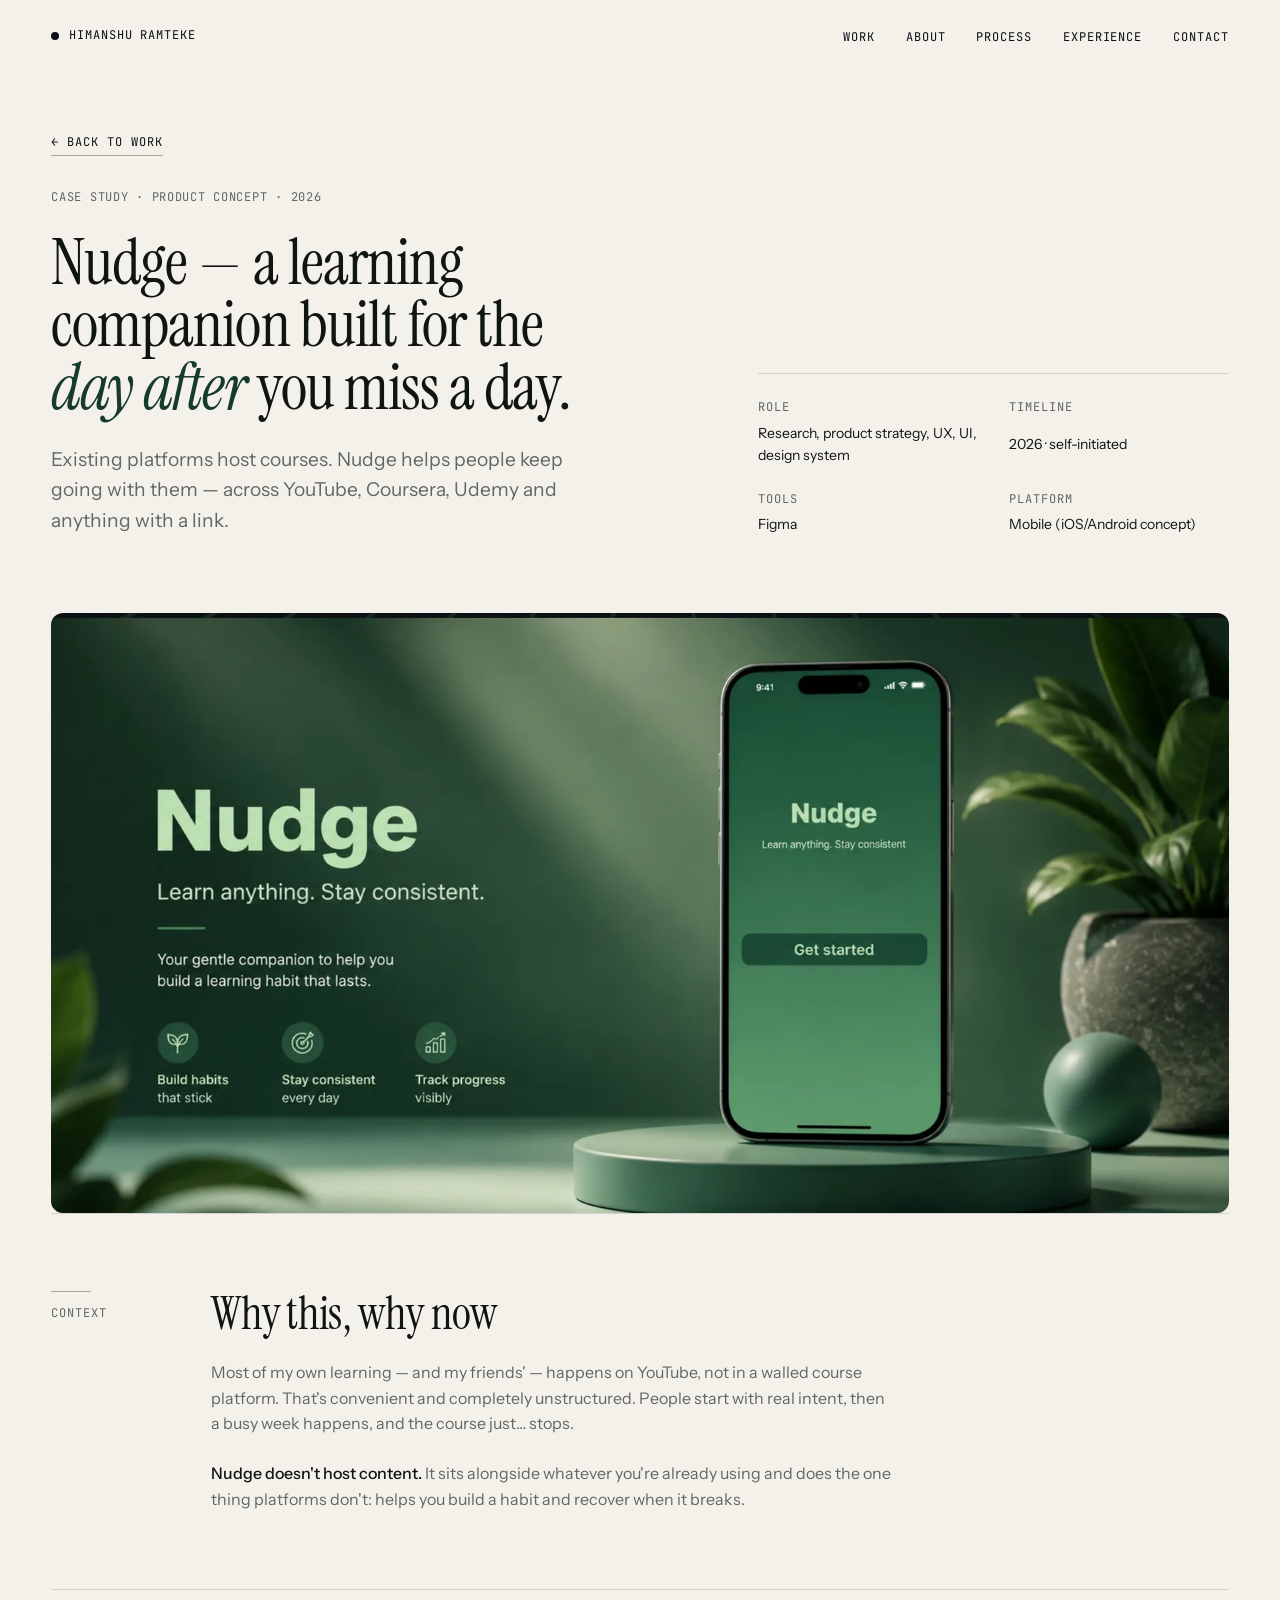
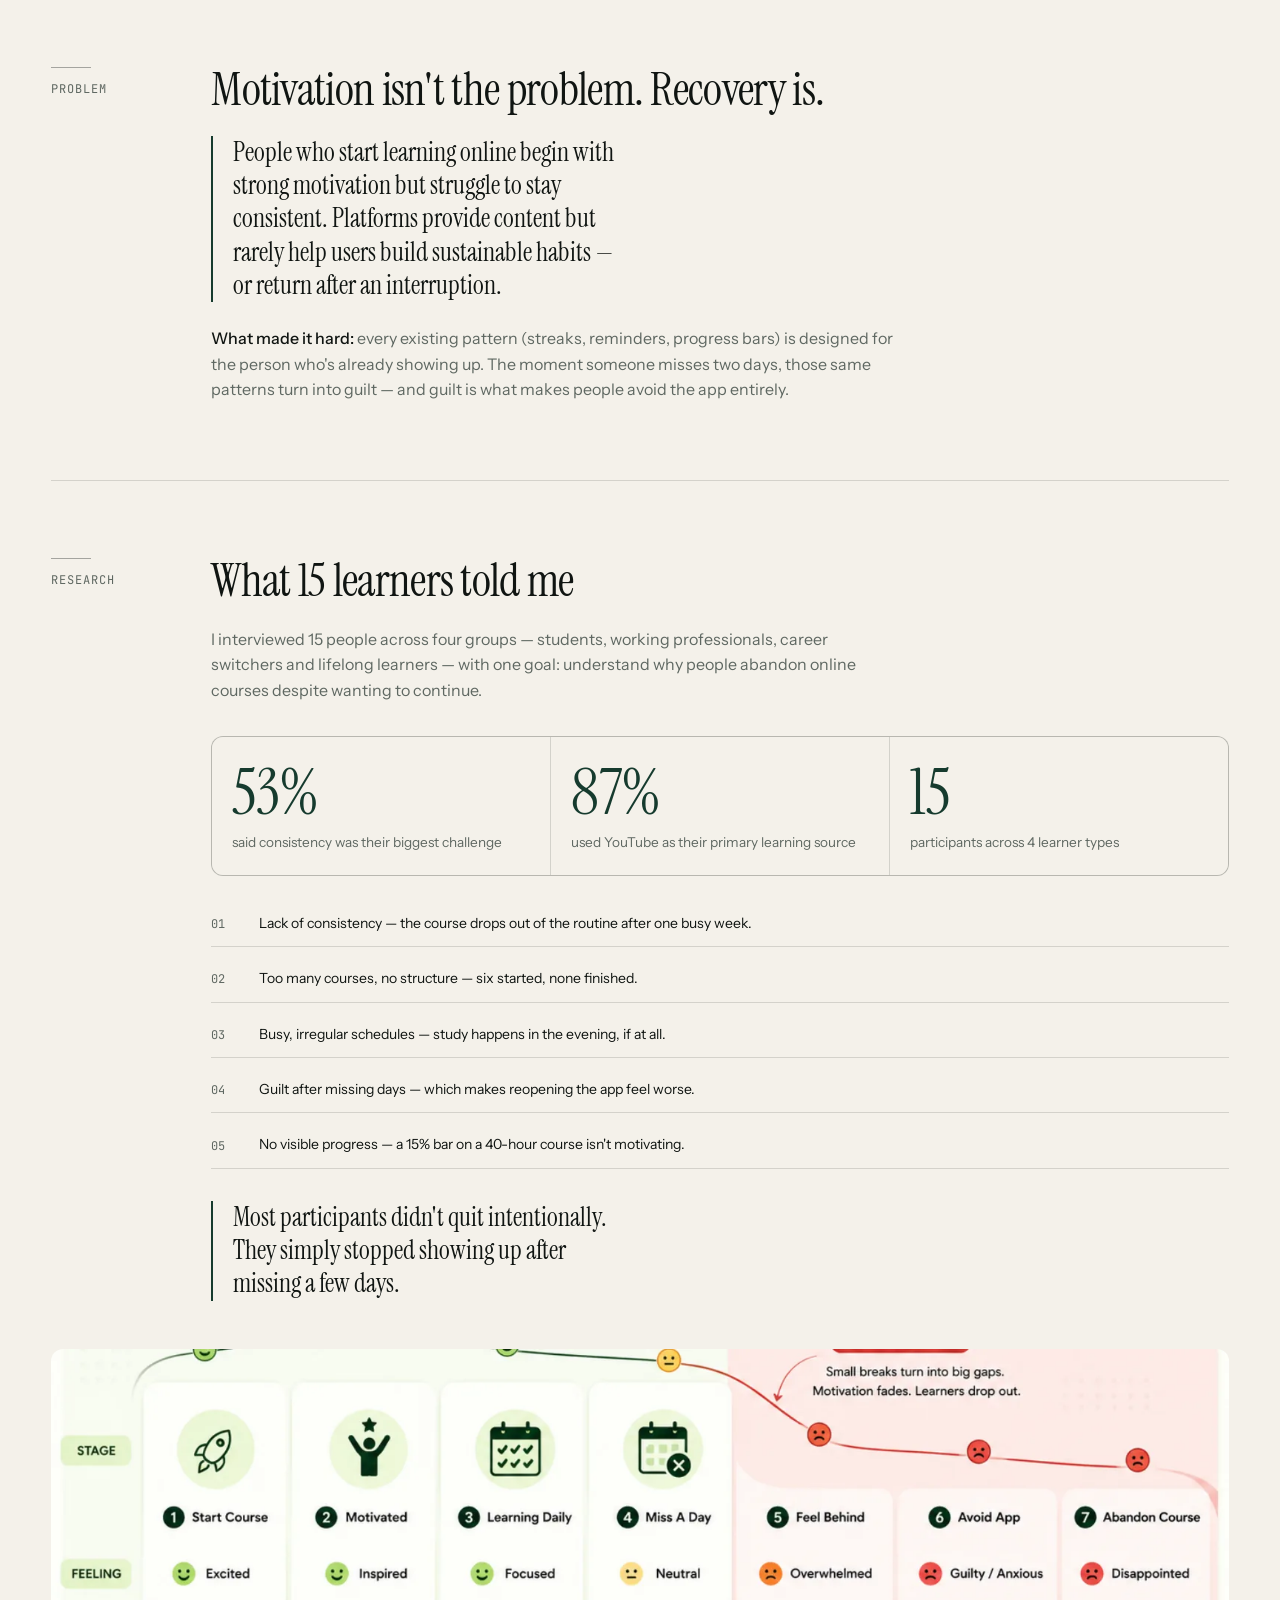
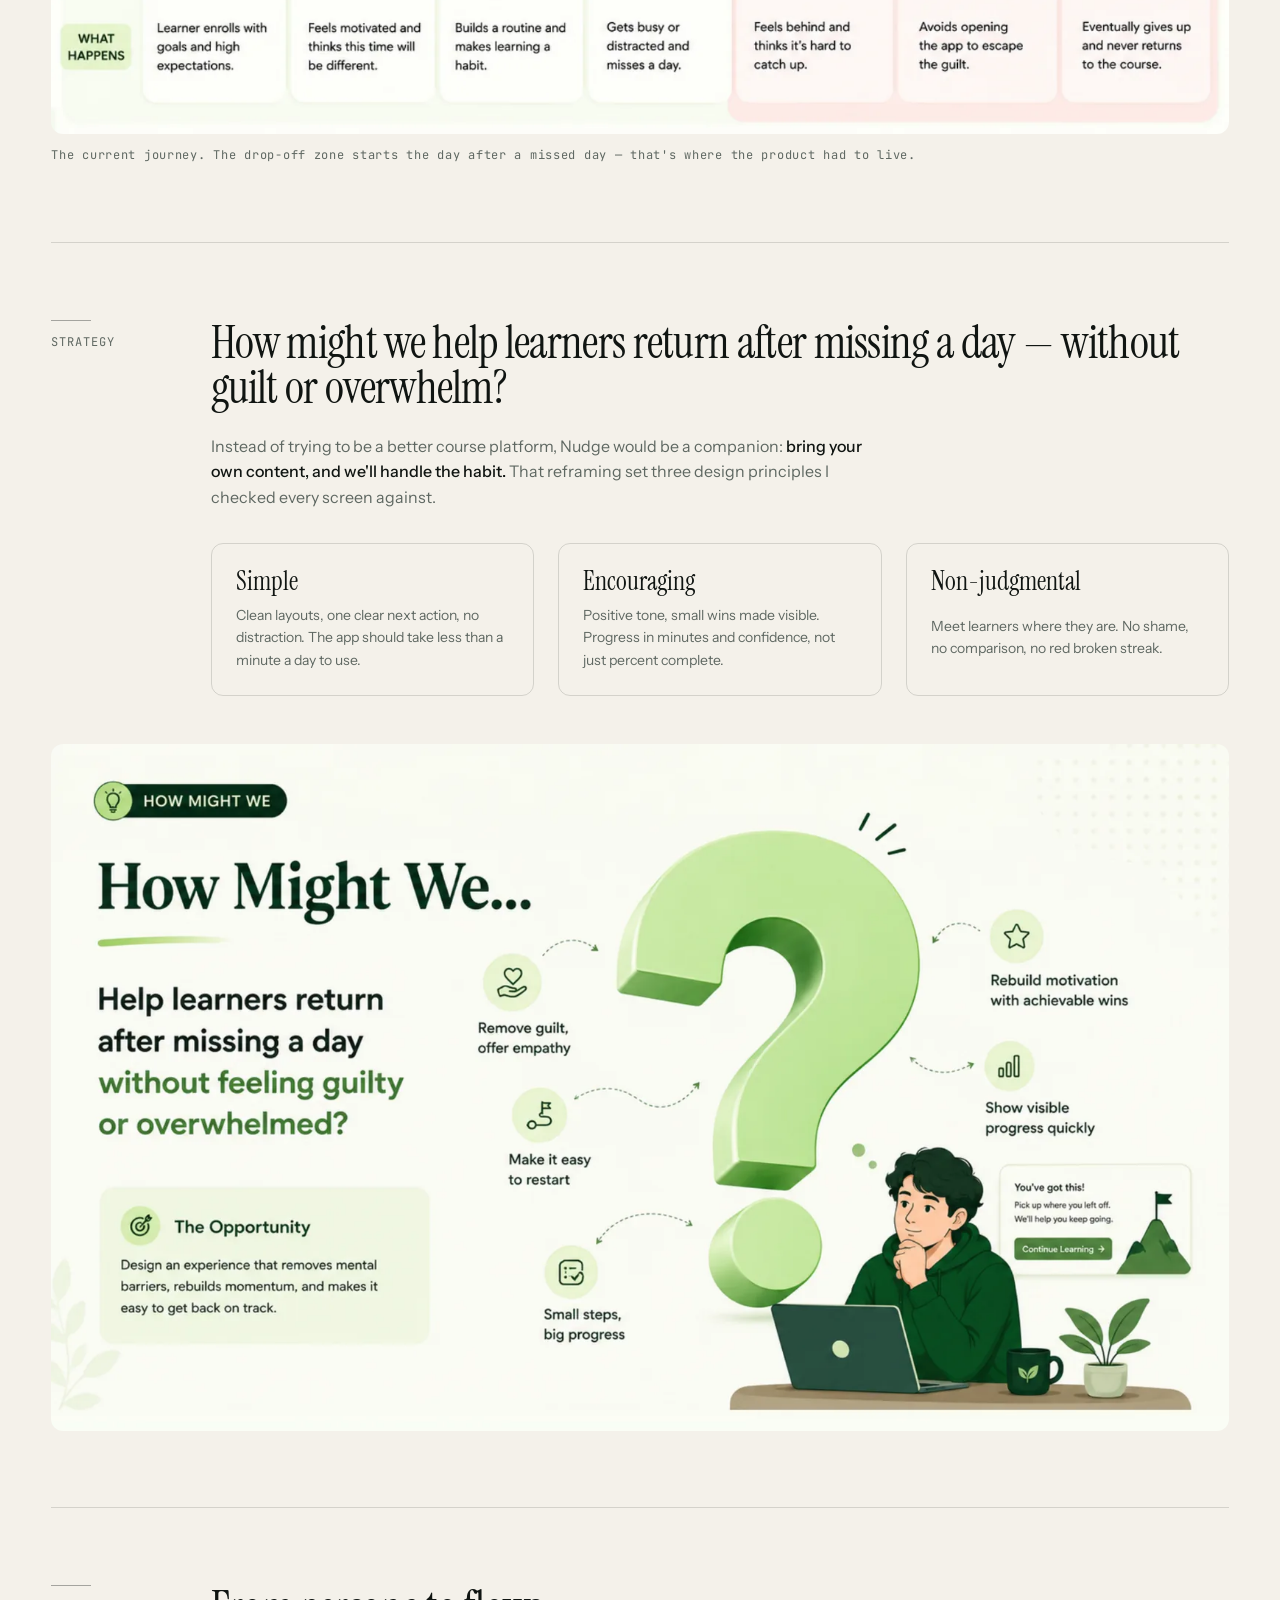
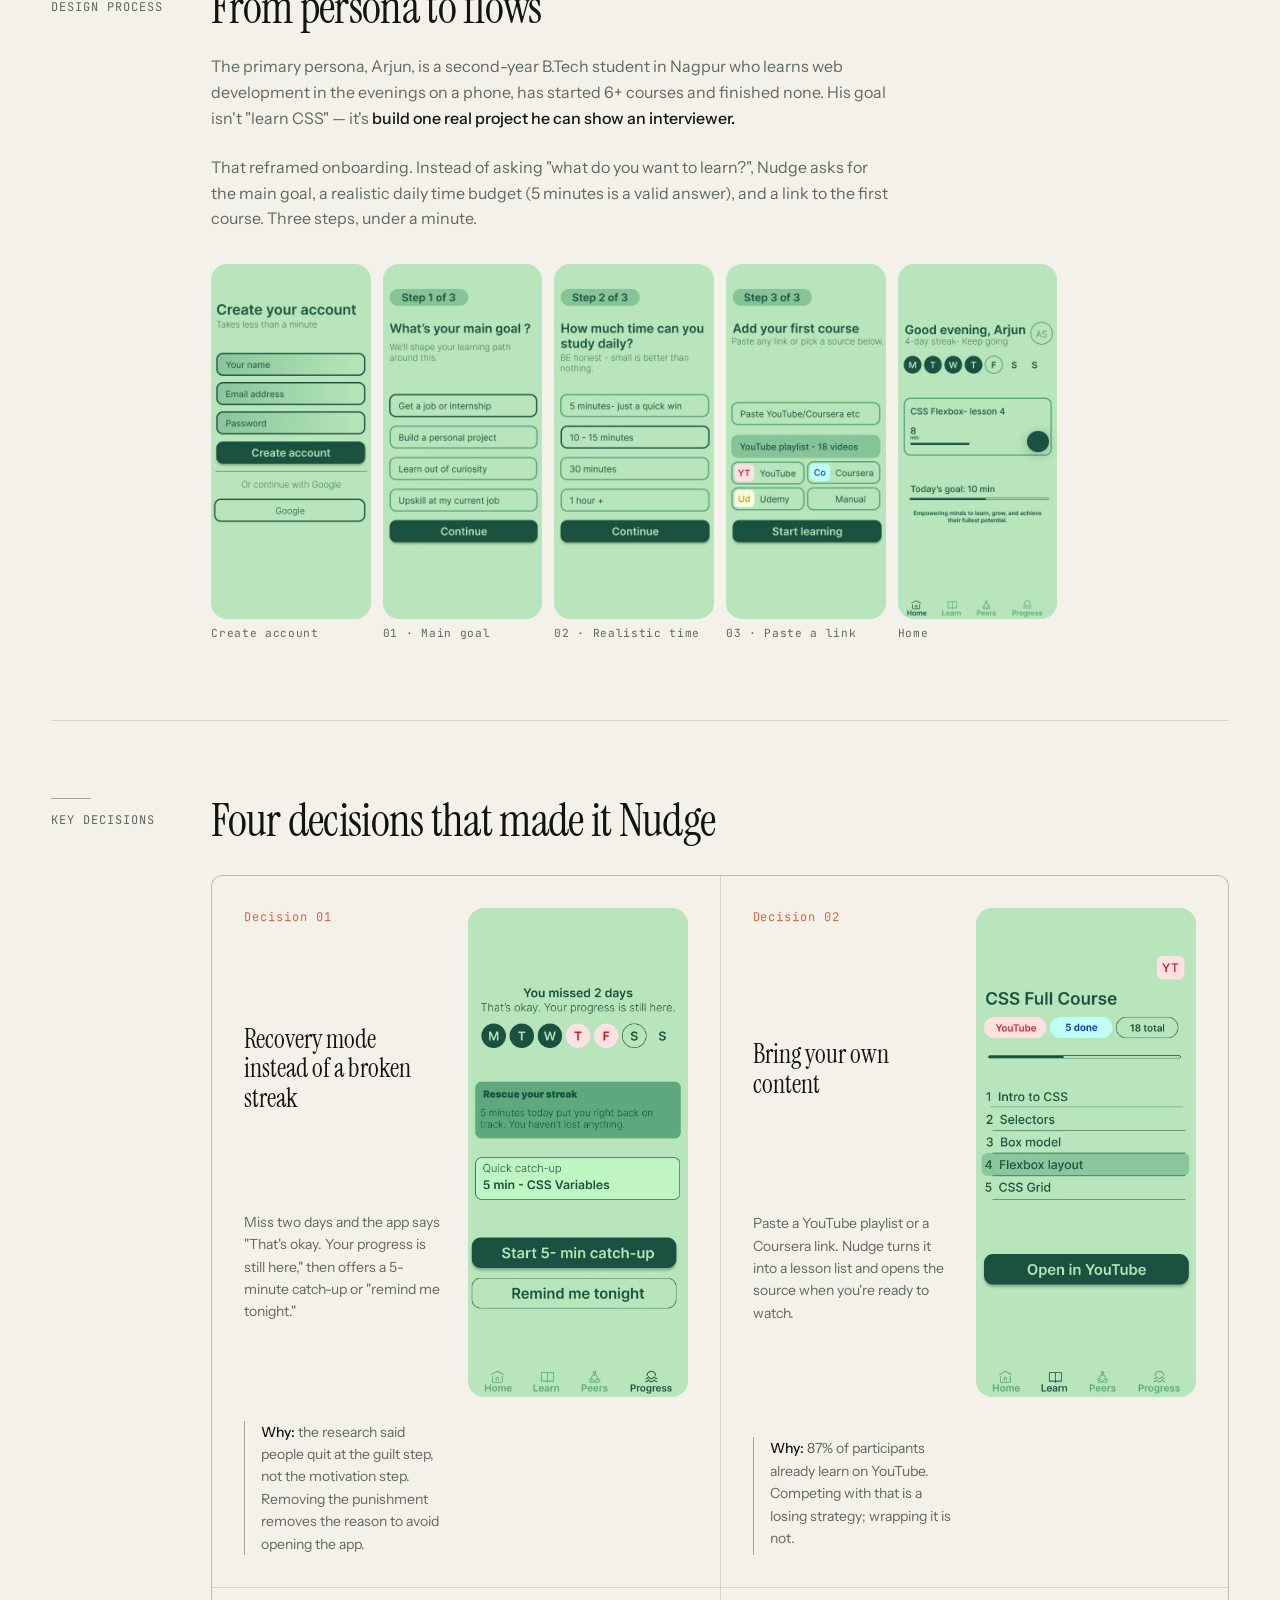
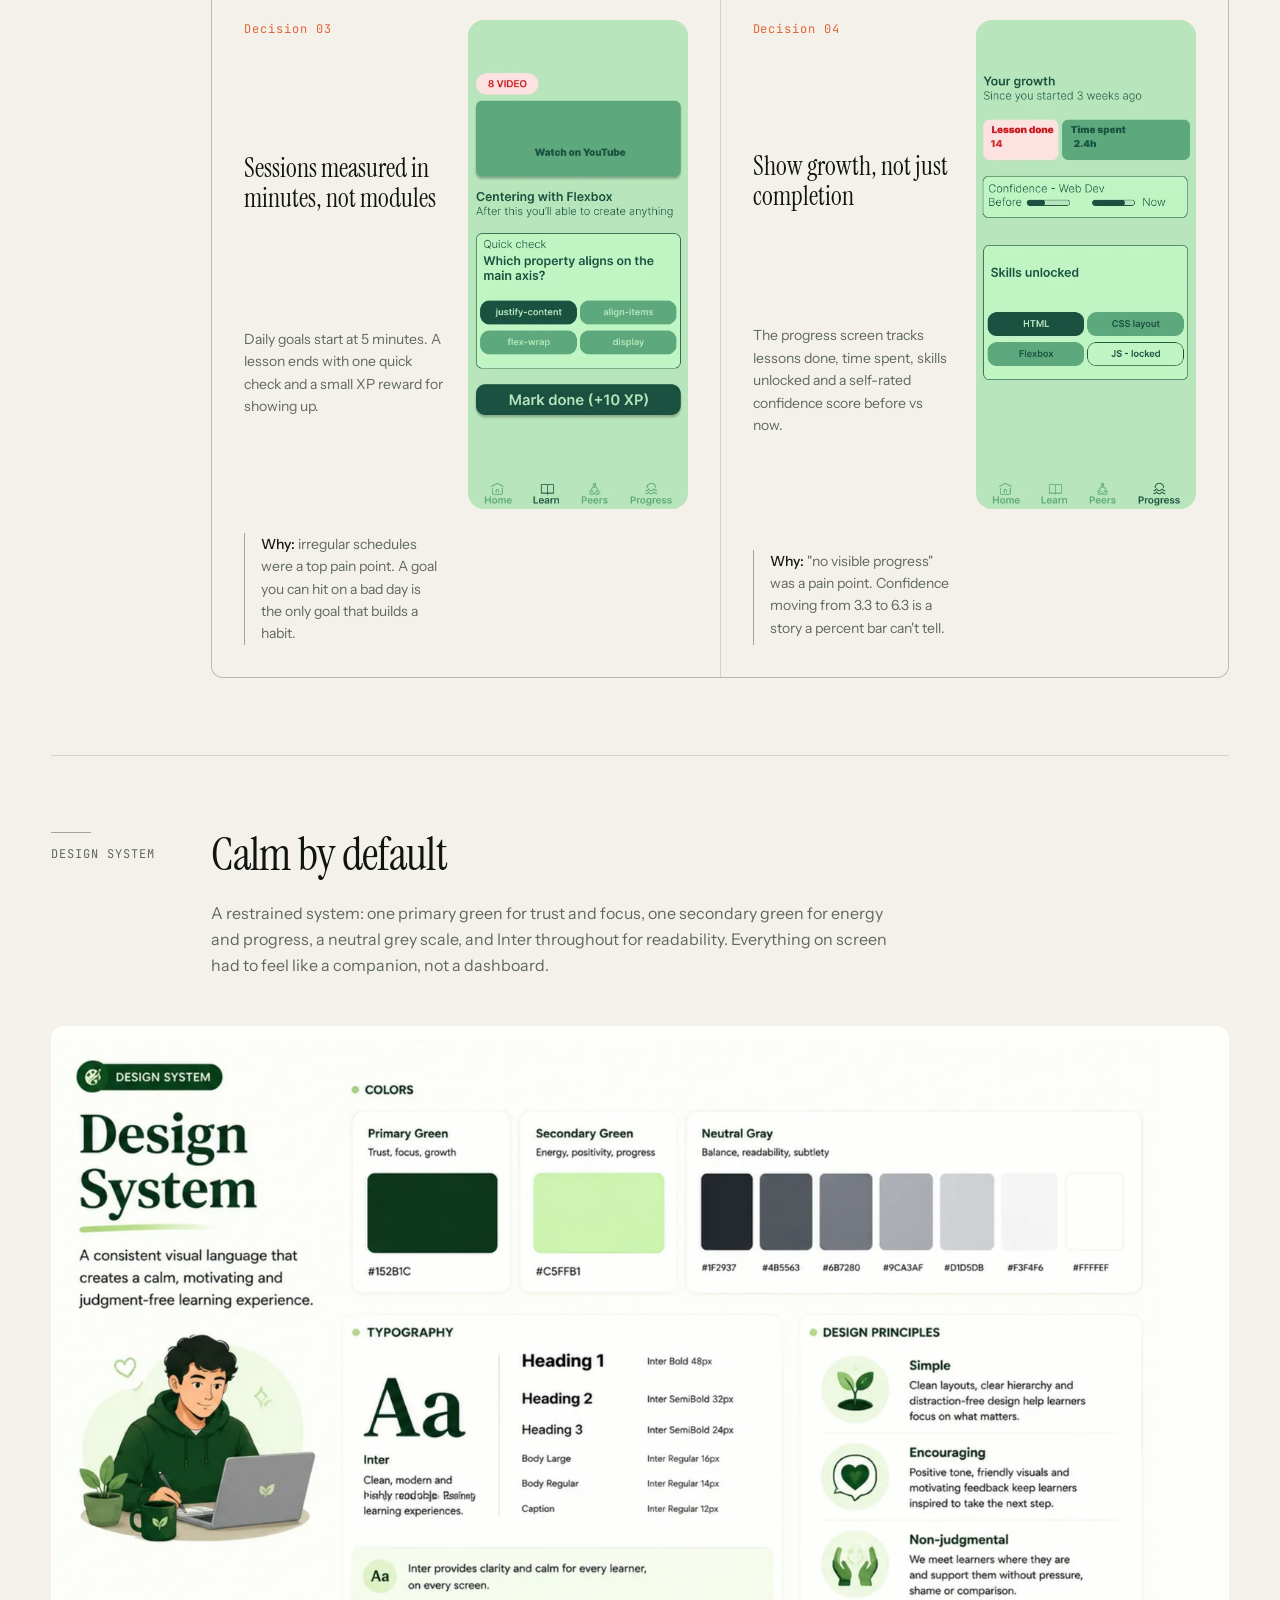
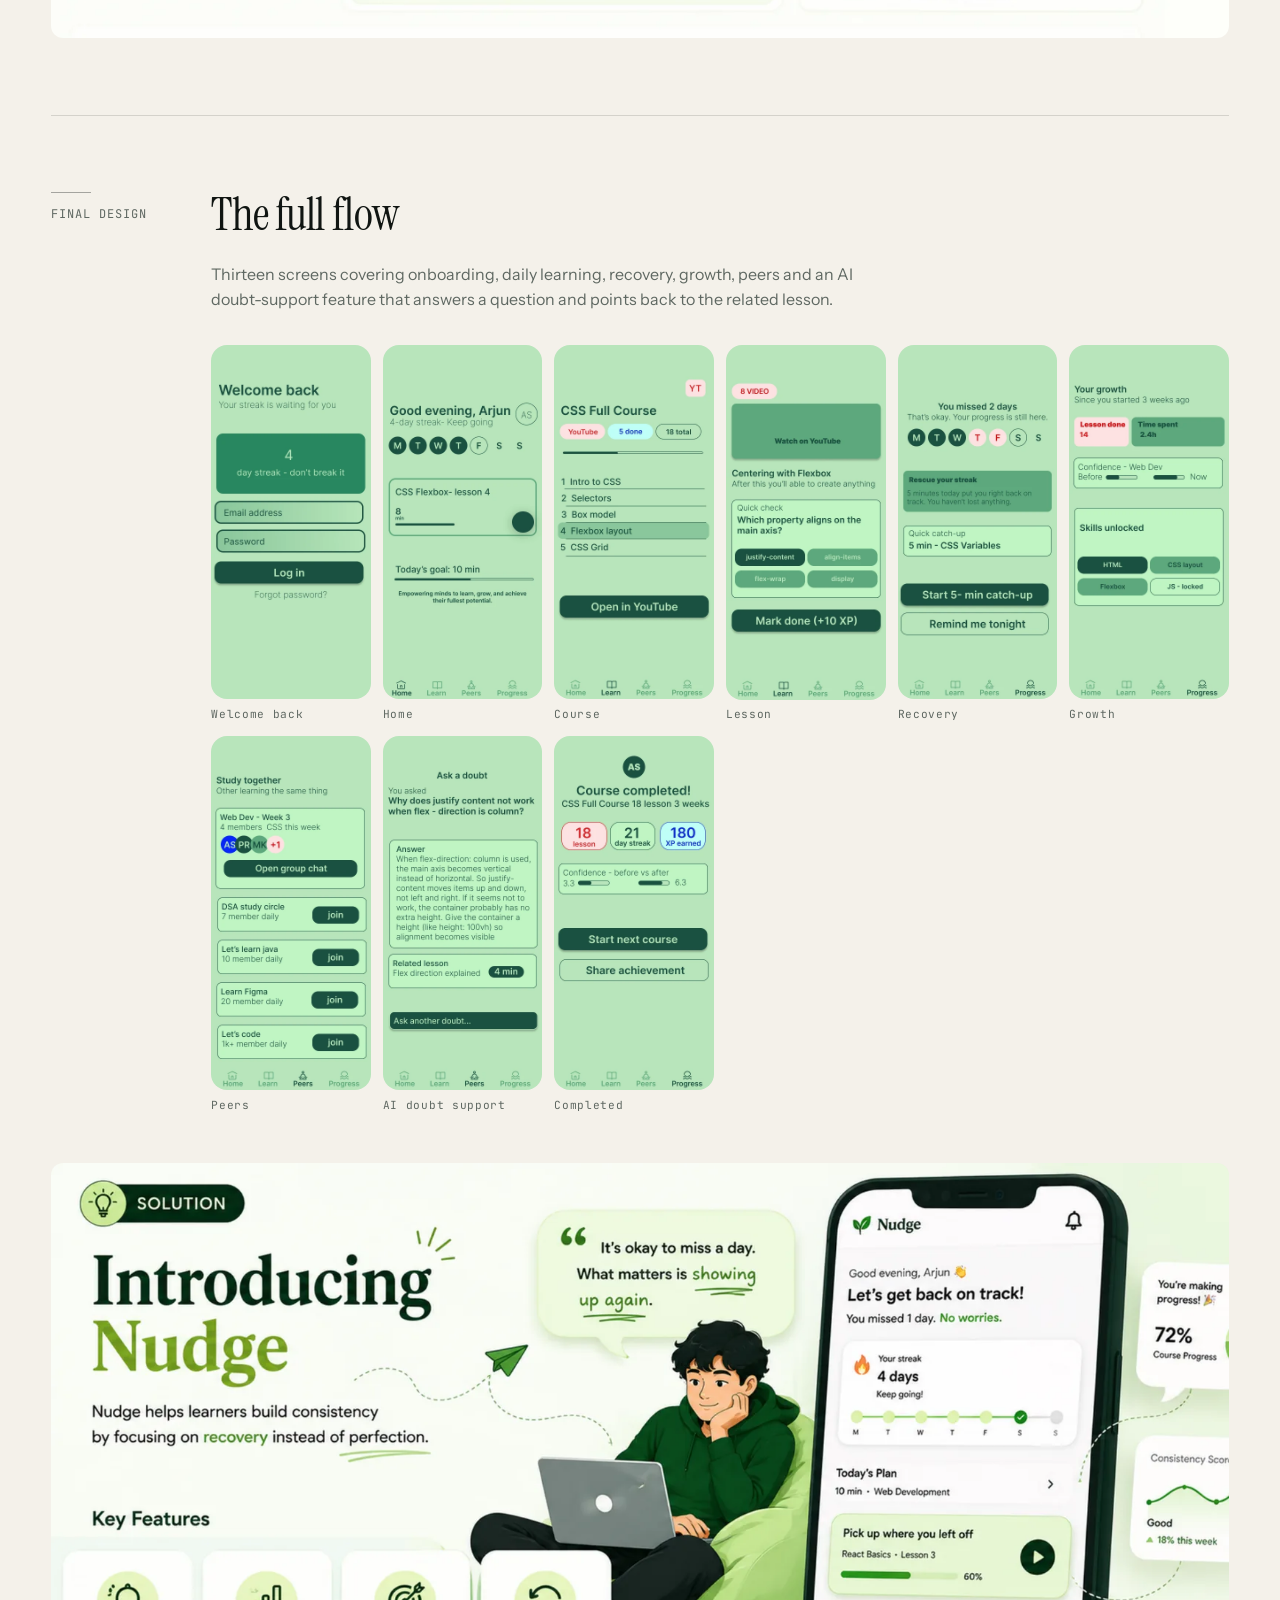
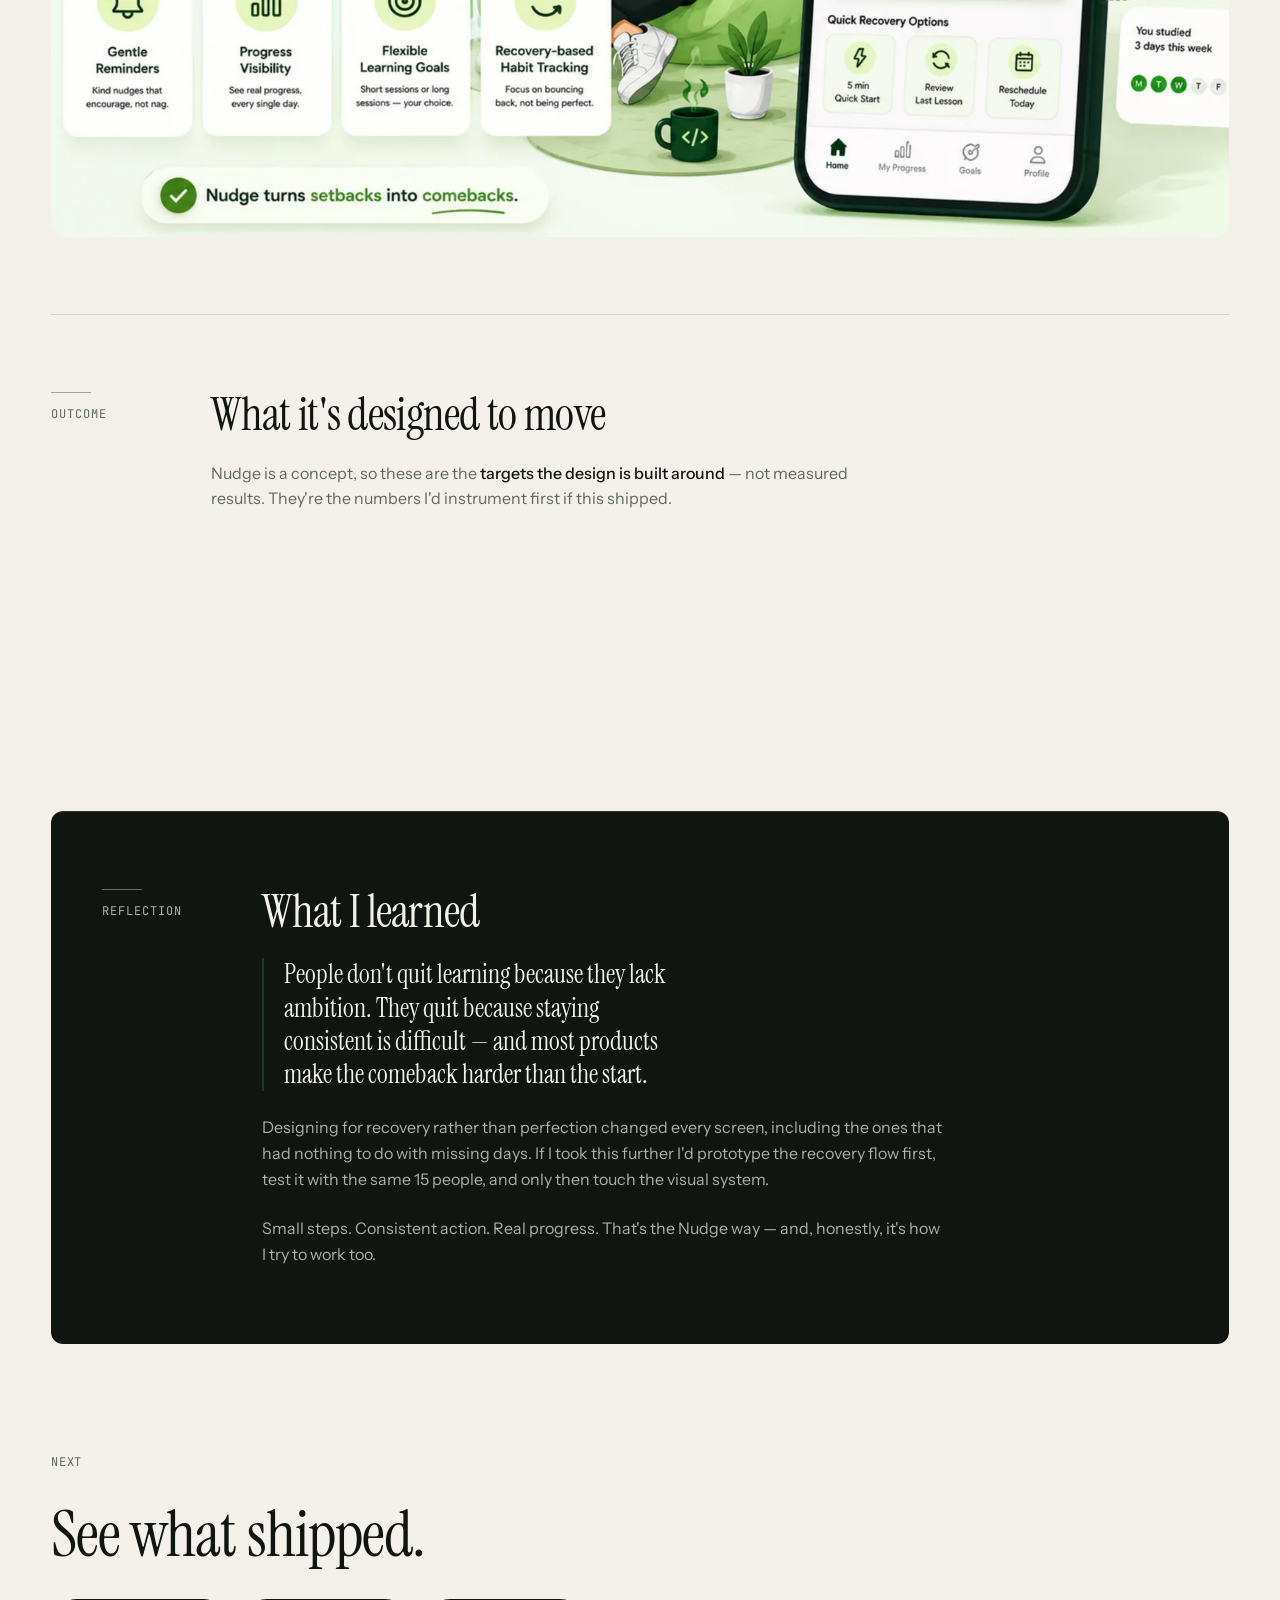
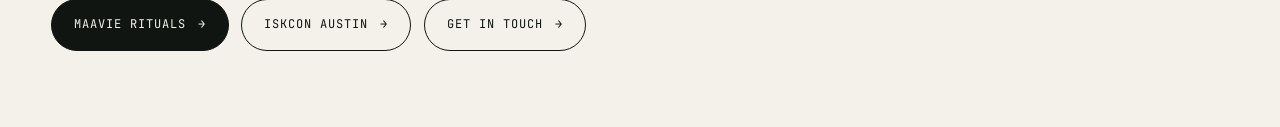
==== nudge.html @ f7ba3df9 "new text" ====
<!DOCTYPE html>
<html lang="en">
<head>
  <meta charset="UTF-8">
  <meta name="viewport" content="width=device-width, initial-scale=1.0">
  <title>Nudge — case study · Himanshu Ramteke</title>
  <meta name="description" content="Nudge is a learning companion app that helps people come back after they miss a day. Research, strategy, key decisions and final design by Himanshu Ramteke.">
  <meta name="theme-color" content="#F4F1EA">
  <meta property="og:title" content="Nudge — a learning companion designed for recovery, not streaks">
  <meta property="og:image" content="assets/img/nudge-hero.webp">

  <link rel="preconnect" href="https://fonts.googleapis.com">
  <link rel="preconnect" href="https://fonts.gstatic.com" crossorigin>
  <link href="https://fonts.googleapis.com/css2?family=Instrument+Serif:ital@0;1&family=Instrument+Sans:wght@400;500;600&family=JetBrains+Mono:wght@400;500&display=swap" rel="stylesheet">

  <link rel="stylesheet" href="css/tokens.css">
  <link rel="stylesheet" href="css/main.css">
  <link rel="stylesheet" href="css/case-study.css">
  <link rel="icon" href="data:image/svg+xml,%3Csvg xmlns='http://www.w3.org/2000/svg' viewBox='0 0 32 32'%3E%3Crect width='32' height='32' rx='6' fill='%23163B2E'/%3E%3Ccircle cx='16' cy='16' r='6' fill='%23D4F04B'/%3E%3C/svg%3E">
</head>
<body>
  <a class="skip-link" href="#main">Skip to content</a>
  <div class="cursor" aria-hidden="true"></div>

  <header class="nav" id="nav">
    <div class="container">
      <a class="brand" href="index.html" aria-label="Himanshu Ramteke — home"><span class="dot"></span><span>Himanshu Ramteke</span></a>
      <nav aria-label="Primary">
        <ul>
          <li><a href="index.html#work">Work</a></li>
          <li><a href="index.html#about">About</a></li>
          <li><a href="index.html#process">Process</a></li>
          <li><a href="index.html#experience">Experience</a></li>
          <li><a href="index.html#contact">Contact</a></li>
        </ul>
      </nav>
      <button class="menu-btn" id="menuBtn" aria-expanded="false" aria-controls="menu">Menu</button>
    </div>
  </header>
  <div class="menu" id="menu" aria-hidden="true">
    <nav aria-label="Mobile">
      <a href="index.html#work"><span class="mono">01</span>Work</a>
      <a href="index.html#about"><span class="mono">02</span>About</a>
      <a href="index.html#process"><span class="mono">03</span>Process</a>
      <a href="index.html#experience"><span class="mono">04</span>Experience</a>
      <a href="index.html#contact"><span class="mono">05</span>Contact</a>
    </nav>
  </div>

  <main id="main">
    <!-- ============ HERO ============ -->
    <section class="container cs-hero">
      <div>
        <a class="link back" href="index.html#nudge" style="margin-bottom:var(--s-4)"><span class="arr" aria-hidden="true">←</span> Back to work</a>
        <p class="mono muted" style="margin-bottom:var(--s-3)">Case study · Product concept · 2026</p>
        <h1 class="title display">Nudge — a learning companion built for the <em>day after</em> you miss a day.</h1>
        <p class="one" style="margin-top:var(--s-3)">Existing platforms host courses. Nudge helps people keep going with them — across YouTube, Coursera, Udemy and anything with a link.</p>
      </div>
      <dl class="facts">
        <div><dt class="k">Role</dt><dd class="v">Research, product strategy, UX, UI, design system</dd></div>
        <div><dt class="k">Timeline</dt><dd class="v">2026 · self-initiated</dd></div>
        <div><dt class="k">Tools</dt><dd class="v">Figma</dd></div>
        <div><dt class="k">Platform</dt><dd class="v">Mobile (iOS/Android concept)</dd></div>
      </dl>
    </section>
    <div class="container">
      <figure class="img reveal-img cs-cover"><img src="assets/img/nudge-hero.webp" alt="Nudge app hero — a phone on a green podium showing the welcome screen: 'Learn anything. Stay consistent.'" decoding="async"></figure>
    </div>

    <!-- ============ CONTEXT ============ -->
    <section class="cs container">
      <div class="row">
        <span class="label">Context</span>
        <div>
          <h2 class="h display">Why this, why now</h2>
          <div class="body">
            <p>Most of my own learning — and my friends' — happens on YouTube, not in a walled course platform. That's convenient and completely unstructured. People start with real intent, then a busy week happens, and the course just… stops.</p>
            <p><strong>Nudge doesn't host content.</strong> It sits alongside whatever you're already using and does the one thing platforms don't: helps you build a habit and recover when it breaks.</p>
          </div>
        </div>
      </div>
    </section>

    <!-- ============ PROBLEM ============ -->
    <section class="cs container">
      <div class="row">
        <span class="label">Problem</span>
        <div>
          <h2 class="h display">Motivation isn't the problem. Recovery is.</h2>
          <div class="body">
            <blockquote>People who start learning online begin with strong motivation but struggle to stay consistent. Platforms provide content but rarely help users build sustainable habits — or return after an interruption.</blockquote>
            <p><strong>What made it hard:</strong> every existing pattern (streaks, reminders, progress bars) is designed for the person who's already showing up. The moment someone misses two days, those same patterns turn into guilt — and guilt is what makes people avoid the app entirely.</p>
          </div>
        </div>
      </div>
    </section>

    <!-- ============ RESEARCH ============ -->
    <section class="cs container">
      <div class="row">
        <span class="label">Research</span>
        <div>
          <h2 class="h display">What 15 learners told me</h2>
          <div class="body">
            <p>I interviewed 15 people across four groups — students, working professionals, career switchers and lifelong learners — with one goal: understand why people abandon online courses despite wanting to continue.</p>
          </div>
          <ul class="stats rv" aria-label="Key research numbers">
            <li><span class="n">53%</span><p class="t">said consistency was their biggest challenge</p></li>
            <li><span class="n">87%</span><p class="t">used YouTube as their primary learning source</p></li>
            <li><span class="n">15</span><p class="t">participants across 4 learner types</p></li>
          </ul>
          <ol class="findings rv" aria-label="Pain points">
            <li><span class="n">01</span><span>Lack of consistency — the course drops out of the routine after one busy week.</span></li>
            <li><span class="n">02</span><span>Too many courses, no structure — six started, none finished.</span></li>
            <li><span class="n">03</span><span>Busy, irregular schedules — study happens in the evening, if at all.</span></li>
            <li><span class="n">04</span><span>Guilt after missing days — which makes reopening the app feel worse.</span></li>
            <li><span class="n">05</span><span>No visible progress — a 15% bar on a 40-hour course isn't motivating.</span></li>
          </ol>
          <div class="body" style="margin-top:var(--s-4)">
            <blockquote>Most participants didn't quit intentionally. They simply stopped showing up after missing a few days.</blockquote>
          </div>
        </div>
      </div>
      <figure class="img reveal-img full"><img src="assets/img/nudge-journey.webp" alt="Journey map of a typical learning attempt: start course, motivated, learning daily, miss a day — then the drop-off zone: feel behind, avoid app, abandon course" loading="lazy" decoding="async"></figure>
      <figcaption>The current journey. The drop-off zone starts the day after a missed day — that's where the product had to live.</figcaption>
    </section>

    <!-- ============ STRATEGY ============ -->
    <section class="cs container">
      <div class="row">
        <span class="label">Strategy</span>
        <div>
          <h2 class="h display">How might we help learners return after missing a day — without guilt or overwhelm?</h2>
          <div class="body">
            <p>Instead of trying to be a better course platform, Nudge would be a companion: <strong>bring your own content, and we'll handle the habit.</strong> That reframing set three design principles I checked every screen against.</p>
          </div>
          <ul class="principles rv">
            <li><h4>Simple</h4><p>Clean layouts, one clear next action, no distraction. The app should take less than a minute a day to use.</p></li>
            <li><h4>Encouraging</h4><p>Positive tone, small wins made visible. Progress in minutes and confidence, not just percent complete.</p></li>
            <li><h4>Non-judgmental</h4><p>Meet learners where they are. No shame, no comparison, no red broken streak.</p></li>
          </ul>
        </div>
      </div>
      <figure class="img reveal-img full"><img src="assets/img/nudge-hmw.webp" alt="How might we board: remove guilt and offer empathy, make it easy to restart, rebuild motivation with achievable wins, show visible progress quickly, small steps big progress" loading="lazy" decoding="async"></figure>
    </section>

    <!-- ============ PROCESS ============ -->
    <section class="cs container">
      <div class="row">
        <span class="label">Design process</span>
        <div>
          <h2 class="h display">From persona to flows</h2>
          <div class="body">
            <p>The primary persona, Arjun, is a second-year B.Tech student in Nagpur who learns web development in the evenings on a phone, has started 6+ courses and finished none. His goal isn't "learn CSS" — it's <strong>build one real project he can show an interviewer.</strong></p>
            <p>That reframed onboarding. Instead of asking "what do you want to learn?", Nudge asks for the main goal, a realistic daily time budget (5 minutes is a valid answer), and a link to the first course. Three steps, under a minute.</p>
          </div>
          <div class="gallery rv" role="list">
            <figure role="listitem"><div class="img reveal-img"><img src="assets/img/nudge-s01.webp" alt="Create account screen" loading="lazy"></div><figcaption>Create account</figcaption></figure>
            <figure role="listitem"><div class="img reveal-img"><img src="assets/img/nudge-s03.webp" alt="Step 1 of 3: what's your main goal" loading="lazy"></div><figcaption>01 · Main goal</figcaption></figure>
            <figure role="listitem"><div class="img reveal-img"><img src="assets/img/nudge-s04.webp" alt="Step 2 of 3: how much time can you study daily, from 5 minutes to 1 hour+" loading="lazy"></div><figcaption>02 · Realistic time</figcaption></figure>
            <figure role="listitem"><div class="img reveal-img"><img src="assets/img/nudge-s05.webp" alt="Step 3 of 3: add your first course by pasting a YouTube, Coursera or Udemy link" loading="lazy"></div><figcaption>03 · Paste a link</figcaption></figure>
            <figure role="listitem"><div class="img reveal-img"><img src="assets/img/nudge-s06.webp" alt="Home screen: Good evening Arjun, 4-day streak, today's goal 10 minutes" loading="lazy"></div><figcaption>Home</figcaption></figure>
          </div>
        </div>
      </div>
    </section>

    <!-- ============ KEY DECISIONS ============ -->
    <section class="cs container">
      <div class="row">
        <span class="label">Key decisions</span>
        <div>
          <h2 class="h display">Four decisions that made it Nudge</h2>
          <div class="decisions rv">
            <article class="decision">
              <span class="n">Decision 01</span>
              <h4>Recovery mode instead of a broken streak</h4>
              <p>Miss two days and the app says "That's okay. Your progress is still here," then offers a 5-minute catch-up or "remind me tonight."</p>
              <p class="why"><b>Why:</b> the research said people quit at the guilt step, not the motivation step. Removing the punishment removes the reason to avoid opening the app.</p>
              <figure class="img reveal-img"><img src="assets/img/nudge-s09.webp" alt="Recovery screen: You missed 2 days. That's okay. Start 5-minute catch-up or remind me tonight." loading="lazy"></figure>
            </article>
            <article class="decision">
              <span class="n">Decision 02</span>
              <h4>Bring your own content</h4>
              <p>Paste a YouTube playlist or a Coursera link. Nudge turns it into a lesson list and opens the source when you're ready to watch.</p>
              <p class="why"><b>Why:</b> 87% of participants already learn on YouTube. Competing with that is a losing strategy; wrapping it is not.</p>
              <figure class="img reveal-img"><img src="assets/img/nudge-s07.webp" alt="Course screen: CSS Full Course from YouTube, 5 of 18 lessons done, open in YouTube" loading="lazy"></figure>
            </article>
            <article class="decision">
              <span class="n">Decision 03</span>
              <h4>Sessions measured in minutes, not modules</h4>
              <p>Daily goals start at 5 minutes. A lesson ends with one quick check and a small XP reward for showing up.</p>
              <p class="why"><b>Why:</b> irregular schedules were a top pain point. A goal you can hit on a bad day is the only goal that builds a habit.</p>
              <figure class="img reveal-img"><img src="assets/img/nudge-s08.webp" alt="Lesson screen with a quick check question and mark done for 10 XP" loading="lazy"></figure>
            </article>
            <article class="decision">
              <span class="n">Decision 04</span>
              <h4>Show growth, not just completion</h4>
              <p>The progress screen tracks lessons done, time spent, skills unlocked and a self-rated confidence score before vs now.</p>
              <p class="why"><b>Why:</b> "no visible progress" was a pain point. Confidence moving from 3.3 to 6.3 is a story a percent bar can't tell.</p>
              <figure class="img reveal-img"><img src="assets/img/nudge-s10.webp" alt="Growth screen: lessons done, time spent, confidence before vs now, skills unlocked" loading="lazy"></figure>
            </article>
          </div>
        </div>
      </div>
    </section>

    <!-- ============ SYSTEM + FINAL ============ -->
    <section class="cs container">
      <div class="row">
        <span class="label">Design system</span>
        <div>
          <h2 class="h display">Calm by default</h2>
          <div class="body">
            <p>A restrained system: one primary green for trust and focus, one secondary green for energy and progress, a neutral grey scale, and Inter throughout for readability. Everything on screen had to feel like a companion, not a dashboard.</p>
          </div>
        </div>
      </div>
      <figure class="img reveal-img full"><img src="assets/img/nudge-ds.webp" alt="Nudge design system: primary green #152B1C, secondary green #C5FFB1, neutral greys, Inter type scale, and three principles — simple, encouraging, non-judgmental" loading="lazy" decoding="async"></figure>
    </section>

    <section class="cs container">
      <div class="row">
        <span class="label">Final design</span>
        <div>
          <h2 class="h display">The full flow</h2>
          <div class="body">
            <p>Thirteen screens covering onboarding, daily learning, recovery, growth, peers and an AI doubt-support feature that answers a question and points back to the related lesson.</p>
          </div>
          <div class="gallery rv" role="list">
            <figure role="listitem"><div class="img reveal-img"><img src="assets/img/nudge-s02.webp" alt="Welcome back screen with a 4-day streak" loading="lazy"></div><figcaption>Welcome back</figcaption></figure>
            <figure role="listitem"><div class="img reveal-img"><img src="assets/img/nudge-s06.webp" alt="Home" loading="lazy"></div><figcaption>Home</figcaption></figure>
            <figure role="listitem"><div class="img reveal-img"><img src="assets/img/nudge-s07.webp" alt="Course lesson list" loading="lazy"></div><figcaption>Course</figcaption></figure>
            <figure role="listitem"><div class="img reveal-img"><img src="assets/img/nudge-s08.webp" alt="Lesson with quick check" loading="lazy"></div><figcaption>Lesson</figcaption></figure>
            <figure role="listitem"><div class="img reveal-img"><img src="assets/img/nudge-s09.webp" alt="Recovery after missing two days" loading="lazy"></div><figcaption>Recovery</figcaption></figure>
            <figure role="listitem"><div class="img reveal-img"><img src="assets/img/nudge-s10.webp" alt="Growth and confidence" loading="lazy"></div><figcaption>Growth</figcaption></figure>
            <figure role="listitem"><div class="img reveal-img"><img src="assets/img/nudge-s11.webp" alt="Study together — join groups learning the same topic" loading="lazy"></div><figcaption>Peers</figcaption></figure>
            <figure role="listitem"><div class="img reveal-img"><img src="assets/img/nudge-s12.webp" alt="Ask a doubt — AI answer with a related lesson link" loading="lazy"></div><figcaption>AI doubt support</figcaption></figure>
            <figure role="listitem"><div class="img reveal-img"><img src="assets/img/nudge-s13.webp" alt="Course completed: 18 lessons, 21-day streak, 180 XP" loading="lazy"></div><figcaption>Completed</figcaption></figure>
          </div>
        </div>
      </div>
      <figure class="img reveal-img full"><img src="assets/img/nudge-solution.webp" alt="Introducing Nudge — key features: gentle reminders, progress visibility, flexible learning goals, recovery-based habit tracking" loading="lazy" decoding="async"></figure>
    </section>

    <!-- ============ OUTCOME ============ -->
    <section class="cs container">
      <div class="row">
        <span class="label">Outcome</span>
        <div>
          <h2 class="h display">What it's designed to move</h2>
          <div class="body">
            <p>Nudge is a concept, so these are the <strong>targets the design is built around</strong> — not measured results. They're the numbers I'd instrument first if this shipped.</p>
          </div>
          <ul class="stats target rv" aria-label="Target outcomes">
            <li><span class="n">78%</span><p class="t">of users return after missing a day</p></li>
            <li><span class="n">2.6×</span><p class="t">better consistency with the recovery-first approach</p></li>
            <li><span class="n">65%</span><p class="t">of users complete more lessons</p></li>
          </ul>
        </div>
      </div>
    </section>

    <!-- ============ REFLECTION ============ -->
    <section class="cs container on-ink" style="border-radius:var(--radius-lg); padding-inline:var(--gutter); margin-block:var(--s-4)">
      <div class="row">
        <span class="label">Reflection</span>
        <div>
          <h2 class="h display">What I learned</h2>
          <div class="body">
            <blockquote>People don't quit learning because they lack ambition. They quit because staying consistent is difficult — and most products make the comeback harder than the start.</blockquote>
            <p>Designing for recovery rather than perfection changed every screen, including the ones that had nothing to do with missing days. If I took this further I'd prototype the recovery flow first, test it with the same 15 people, and only then touch the visual system.</p>
            <p>Small steps. Consistent action. Real progress. That's the Nudge way — and, honestly, it's how I try to work too.</p>
          </div>
        </div>
      </div>
    </section>

    <!-- ============ NEXT ============ -->
    <section class="container cs-next">
      <p class="mono muted">Next</p>
      <h2 class="h display">See what shipped.</h2>
      <div class="links">
        <a class="btn solid" href="index.html#p-maavie">Maavie Rituals <span class="arr" aria-hidden="true">→</span></a>
        <a class="btn" href="index.html#p-iskcon">ISKCON Austin <span class="arr" aria-hidden="true">→</span></a>
        <a class="btn" href="index.html#contact">Get in touch <span class="arr" aria-hidden="true">→</span></a>
      </div>
    </section>
  </main>

  <script src="js/main.js"></script>
</body>
</html>
---- css/tokens.css ----
/* =============================================================
   DESIGN TOKENS
   One place for colour, type, spacing, motion.
   ============================================================= */
:root {
  /* ---- Colour: neutrals ---- */
  --paper:      #F4F1EA;   /* warm bone — page background */
  --paper-2:    #EBE7DD;   /* slightly deeper bone — alt sections, cards */
  --paper-3:    #E1DCCF;   /* borders on paper */
  --ink:        #101512;   /* green-black — primary text, dark sections */
  --ink-2:      #1A211C;   /* raised surfaces on ink */
  --ink-3:      #2A342E;   /* borders on ink */
  --muted:      #5F6862;   /* secondary text on paper */
  --muted-ink:  #A9B1AA;   /* secondary text on ink */

  /* ---- Colour: brand ---- */
  --pine:       #163B2E;   /* primary brand — deep pine */
  --pine-2:     #0F2A21;
  --lime:       #D4F04B;   /* accent — highlight, never body text */
  --lime-2:     #BFE02E;
  --clay:       #E2653A;   /* secondary accent — sparingly */

  /* ---- Semantic ---- */
  --bg:         var(--paper);
  --fg:         var(--ink);
  --fg-2:       var(--muted);
  --line:       rgba(16, 21, 18, 0.14);
  --line-strong:rgba(16, 21, 18, 0.35);
  --accent:     var(--pine);
  --accent-contrast: var(--lime);
  --focus:      var(--clay);

  /* ---- Type ---- */
  --font-display: "Instrument Serif", "Iowan Old Style", "Palatino Linotype", Georgia, serif;
  --font-sans:    "Instrument Sans", "Inter", system-ui, -apple-system, "Segoe UI", Roboto, sans-serif;
  --font-mono:    "JetBrains Mono", ui-monospace, "SF Mono", Menlo, Consolas, monospace;

  /* fluid type scale */
  --t-hero:   clamp(2.9rem, 7.2vw, 7.6rem);
  --t-h1:     clamp(2.4rem, 5vw, 4.8rem);
  --t-h2:     clamp(1.9rem, 3.6vw, 3.4rem);
  --t-h3:     clamp(1.35rem, 2vw, 1.9rem);
  --t-lead:   clamp(1.1rem, 1.5vw, 1.35rem);
  --t-body:   clamp(1rem, 1.1vw, 1.0625rem);
  --t-small:  0.875rem;
  --t-mono:   0.75rem;

  /* ---- Layout ---- */
  --max:      1440px;
  --gutter:   clamp(1.25rem, 4vw, 4rem);
  --col-gap:  clamp(1rem, 2.5vw, 2.5rem);
  --s-1: 0.5rem;
  --s-2: 1rem;
  --s-3: 1.5rem;
  --s-4: 2rem;
  --s-5: 3rem;
  --s-6: clamp(3rem, 6vw, 5rem);
  --s-7: clamp(4.5rem, 10vw, 9rem);   /* section rhythm */
  --radius: 4px;
  --radius-lg: 12px;

  /* ---- Motion ---- */
  --ease-out: cubic-bezier(0.16, 1, 0.3, 1);
  --ease-in-out: cubic-bezier(0.65, 0, 0.35, 1);
  --dur-fast: 220ms;
  --dur: 480ms;
  --dur-slow: 900ms;
}

/* Dark surface context — apply .on-ink to any dark section */
.on-ink {
  --bg: var(--ink);
  --fg: var(--paper);
  --fg-2: var(--muted-ink);
  --line: rgba(244, 241, 234, 0.14);
  --line-strong: rgba(244, 241, 234, 0.4);
  --accent: var(--lime);
  --accent-contrast: var(--ink);
  background: var(--bg);
  color: var(--fg);
}

.on-pine {
  --bg: var(--pine);
  --fg: var(--paper);
  --fg-2: rgba(244, 241, 234, 0.7);
  --line: rgba(244, 241, 234, 0.16);
  --line-strong: rgba(244, 241, 234, 0.45);
  --accent: var(--lime);
  --accent-contrast: var(--pine);
  background: var(--bg);
  color: var(--fg);
}
---- css/main.css ----
/* =============================================================
   BASE
   ============================================================= */
*, *::before, *::after { box-sizing: border-box; }
html { scroll-behavior: smooth; -webkit-text-size-adjust: 100%; }
body {
  margin: 0;
  background: var(--bg);
  color: var(--fg);
  font-family: var(--font-sans);
  font-size: var(--t-body);
  line-height: 1.6;
  -webkit-font-smoothing: antialiased;
  text-rendering: optimizeLegibility;
  overflow-x: hidden;
}
img, svg, video { display: block; max-width: 100%; height: auto; }
a { color: inherit; text-decoration: none; }
button { font: inherit; color: inherit; background: none; border: 0; padding: 0; cursor: pointer; }
ul, ol { margin: 0; padding: 0; list-style: none; }
h1, h2, h3, h4, p, figure, blockquote, dl, dd { margin: 0; }
::selection { background: var(--lime); color: var(--ink); }

:focus-visible {
  outline: 2px solid var(--focus);
  outline-offset: 3px;
  border-radius: 2px;
}
.skip-link {
  position: absolute; left: var(--s-2); top: -100px;
  background: var(--ink); color: var(--paper);
  padding: .6rem 1rem; z-index: 1000; font-family: var(--font-mono); font-size: var(--t-mono);
}
.skip-link:focus { top: var(--s-2); }

.container { width: min(100% - 2 * var(--gutter), var(--max)); margin-inline: auto; }
.section { padding-block: var(--s-7); position: relative; }
.section + .section { border-top: 1px solid var(--line); }

/* Type */
.display { font-family: var(--font-display); font-weight: 400; line-height: 0.98; letter-spacing: -0.015em; }
.display em { font-style: italic; color: var(--accent); }
.on-ink .display em, .on-pine .display em { color: var(--lime); }
.h2 { font-size: var(--t-h2); }
.h3 { font-family: var(--font-sans); font-weight: 500; font-size: var(--t-h3); line-height: 1.2; letter-spacing: -0.01em; }
.lead { font-size: var(--t-lead); line-height: 1.5; color: var(--fg-2); max-width: 36ch; }
.mono { font-family: var(--font-mono); font-size: var(--t-mono); letter-spacing: 0.06em; text-transform: uppercase; }
.muted { color: var(--fg-2); }
.measure { max-width: 62ch; }

/* Section header — index number + eyebrow + serif title */
.sec-head {
  display: grid; grid-template-columns: 1fr; gap: var(--s-3) var(--col-gap);
  align-items: end; margin-bottom: var(--s-6);
}
.sec-head .idx { font-family: var(--font-mono); font-size: var(--t-mono); letter-spacing: .08em; color: var(--fg-2); padding-bottom: .55em; }
.sec-head .idx::before { content: ""; display: block; width: 2.5rem; height: 1px; background: var(--line-strong); margin-bottom: .75rem; }
.sec-head .title { font-size: var(--t-h1); }
.sec-head .aside { color: var(--fg-2); max-width: 48ch; font-size: var(--t-body); }
@media (min-width: 900px) {
  .sec-head { grid-template-columns: 8rem 1fr minmax(0, 24rem); }
  .sec-head .aside { grid-column: 3; justify-self: end; text-align: left; padding-bottom: .4em; }
}

/* =============================================================
   NAV
   ============================================================= */
.nav {
  position: fixed; inset: 0 0 auto 0; z-index: 100;
  transition: transform var(--dur) var(--ease-out), background var(--dur-fast);
  mix-blend-mode: difference; color: #fff;
}
.nav.is-hidden { transform: translateY(-100%); }
.nav .container { display: flex; align-items: center; justify-content: space-between; height: 4.5rem; }
.nav .brand { font-family: var(--font-mono); font-size: var(--t-mono); letter-spacing: .08em; text-transform: uppercase; display: flex; align-items: center; gap: .6rem; }
.nav .brand .dot { width: .5rem; height: .5rem; background: currentColor; border-radius: 50%; }
.nav ul { display: flex; gap: clamp(1rem, 2.4vw, 2.2rem); }
.nav ul a { font-family: var(--font-mono); font-size: var(--t-mono); letter-spacing: .08em; text-transform: uppercase; position: relative; padding-block: .3rem; }
.nav ul a::after { content: ""; position: absolute; left: 0; bottom: 0; width: 100%; height: 1px; background: currentColor; transform: scaleX(0); transform-origin: right; transition: transform var(--dur) var(--ease-out); }
.nav ul a:hover::after, .nav ul a[aria-current="true"]::after { transform: scaleX(1); transform-origin: left; }
.nav .menu-btn { display: none; font-family: var(--font-mono); font-size: var(--t-mono); letter-spacing: .08em; text-transform: uppercase; }

/* Mobile menu */
.menu {
  position: fixed; inset: 0; z-index: 90; background: var(--ink); color: var(--paper);
  display: grid; align-content: center; padding: var(--gutter);
  transform: translateY(-100%); transition: transform var(--dur) var(--ease-in-out); visibility: hidden;
}
.menu.is-open { transform: none; visibility: visible; }
.menu a { font-family: var(--font-display); font-size: clamp(2.4rem, 10vw, 4rem); line-height: 1.1; display: flex; align-items: baseline; gap: 1rem; padding-block: .35rem; border-bottom: 1px solid var(--line); }
.menu a .mono { font-size: .7rem; color: var(--muted-ink); }
.menu .meta { margin-top: var(--s-4); display: flex; flex-wrap: wrap; gap: var(--s-3); color: var(--muted-ink); }
@media (max-width: 800px) {
  .nav ul { display: none; }
  .nav .menu-btn { display: inline-block; }
}

/* =============================================================
   BUTTONS & LINKS
   ============================================================= */
.btn {
  display: inline-flex; align-items: center; gap: .75rem;
  font-family: var(--font-mono); font-size: var(--t-mono); letter-spacing: .08em; text-transform: uppercase;
  padding: .95rem 1.4rem; border: 1px solid var(--fg); border-radius: 999px;
  position: relative; overflow: hidden; isolation: isolate;
  transition: color var(--dur-fast), border-color var(--dur-fast);
  will-change: transform;
}
.btn::before { content: ""; position: absolute; inset: 0; background: var(--fg); z-index: -1; transform: translateY(101%); transition: transform var(--dur) var(--ease-out); }
.btn:hover { color: var(--bg); }
.btn:hover::before { transform: none; }
.btn .arr { transition: transform var(--dur) var(--ease-out); }
.btn:hover .arr { transform: translateX(4px); }
.btn.solid { background: var(--fg); color: var(--bg); }
.btn.solid::before { background: var(--accent); }
.btn.solid:hover { color: var(--accent-contrast); border-color: var(--accent); }
.on-ink .btn.solid, .on-pine .btn.solid { background: var(--lime); color: var(--ink); border-color: var(--lime); }
.on-ink .btn.solid::before, .on-pine .btn.solid::before { background: var(--paper); }
.on-ink .btn.solid:hover, .on-pine .btn.solid:hover { color: var(--ink); border-color: var(--paper); }

.link { display: inline-flex; align-items: center; gap: .5rem; font-family: var(--font-mono); font-size: var(--t-mono); letter-spacing: .08em; text-transform: uppercase; border-bottom: 1px solid var(--line-strong); padding-bottom: .2rem; }
.link:hover { border-color: var(--fg); }
.link:hover .arr { transform: translate(3px, -3px); }
.link .arr { transition: transform var(--dur-fast) var(--ease-out); }

/* =============================================================
   HERO
   ============================================================= */
.hero { min-height: 100svh; display: grid; align-content: end; padding-block: 7rem var(--s-6); position: relative; overflow: hidden; }
.hero .grid-bg {
  position: absolute; inset: 0; pointer-events: none;
  background-image:
    linear-gradient(var(--line) 1px, transparent 1px),
    linear-gradient(90deg, var(--line) 1px, transparent 1px);
  background-size: 6rem 6rem;
  mask-image: radial-gradient(ellipse 80% 70% at 70% 20%, #000 20%, transparent 70%);
  -webkit-mask-image: radial-gradient(ellipse 80% 70% at 70% 20%, #000 20%, transparent 70%);
  opacity: .8;
}
.hero .eyebrow { display: flex; flex-wrap: wrap; gap: .75rem 1.25rem; align-items: center; margin-bottom: var(--s-6); color: var(--fg-2); }
.hero .eyebrow .pulse { width: .5rem; height: .5rem; border-radius: 50%; background: var(--clay); box-shadow: 0 0 0 0 rgba(226,101,58,.5); animation: pulse 2.4s infinite; }
@keyframes pulse { 0% { box-shadow: 0 0 0 0 rgba(226,101,58,.45);} 70% { box-shadow: 0 0 0 10px rgba(226,101,58,0);} 100% { box-shadow: 0 0 0 0 rgba(226,101,58,0);} }

.hero .headline { font-size: var(--t-hero); max-width: 14ch; position: relative; }
.hero .headline .line { display: block; overflow: hidden; }
.hero .headline .line > span { display: block; transform: translateY(110%); }
.hero .headline .line:nth-child(3) { color: var(--pine); font-style: italic; }

/* Spec frame — "selected frame" annotation around the headline */
.spec { position: absolute; inset: -0.6rem -1rem -0.8rem -0.6rem; pointer-events: none; opacity: 0; }
.spec::before, .spec::after, .spec i::before, .spec i::after { content: ""; position: absolute; width: 8px; height: 8px; border: 1px solid var(--pine); background: var(--paper); }
.spec::before { left: -4px; top: -4px; } .spec::after { right: -4px; top: -4px; }
.spec i::before { left: -4px; bottom: -4px; } .spec i::after { right: -4px; bottom: -4px; }
.spec { outline: 1px solid var(--pine); outline-offset: 0; }
.spec .tag { position: absolute; left: .75rem; top: -.55rem; font-family: var(--font-mono); font-size: .65rem; letter-spacing: .08em; color: var(--pine); background: var(--paper); padding: 0 .35rem; line-height: 1.1; }
.spec .dim { position: absolute; right: .75rem; bottom: -.5rem; background: var(--paper); padding: 0 .35rem; line-height: 1.1; font-family: var(--font-mono); font-size: .65rem; letter-spacing: .08em; color: var(--pine); }

.hero .bottom { display: grid; gap: var(--s-4); margin-top: var(--s-5); align-items: end; }
.hero .ctas { display: flex; flex-wrap: wrap; gap: .75rem; }
.hero .facts { display: flex; flex-wrap: wrap; gap: var(--s-3) var(--s-5); }
.hero .facts div { display: grid; gap: .2rem; }
.hero .facts .k { font-family: var(--font-mono); font-size: var(--t-mono); letter-spacing: .08em; text-transform: uppercase; color: var(--fg-2); }
.hero .facts .v { font-size: var(--t-small); }
@media (min-width: 900px) {
  .hero .bottom { grid-template-columns: 1fr auto; }
  .hero .lede { margin-top: var(--s-4); }
}
.hero .scroll-hint { position: absolute; right: var(--gutter); bottom: var(--s-4); font-family: var(--font-mono); font-size: .65rem; letter-spacing: .1em; text-transform: uppercase; color: var(--fg-2); writing-mode: vertical-rl; display: none; }
@media (min-width: 1100px) { .hero .scroll-hint { display: block; } }

/* Marquee strip under hero */
.strip { border-block: 1px solid var(--line); overflow: hidden; padding-block: .8rem; }
.strip .track { display: flex; gap: 3rem; width: max-content; animation: marquee 40s linear infinite; }
.strip span { font-family: var(--font-mono); font-size: var(--t-mono); letter-spacing: .08em; text-transform: uppercase; color: var(--fg-2); white-space: nowrap; display: inline-flex; align-items: center; gap: 3rem; }
.strip span::after { content: "◆"; font-size: .5rem; color: var(--clay); }
@keyframes marquee { to { transform: translateX(-50%); } }

/* =============================================================
   WORK
   ============================================================= */
.project { display: grid; gap: var(--s-4); padding-block: var(--s-6); border-top: 1px solid var(--line); }
.project:first-of-type { border-top: 0; padding-top: 0; }
.project .meta { display: flex; flex-wrap: wrap; gap: .5rem 1.5rem; color: var(--fg-2); font-family: var(--font-mono); font-size: var(--t-mono); letter-spacing: .08em; text-transform: uppercase; }
.project .meta b { color: var(--fg); font-weight: 500; }
.project .name { font-size: var(--t-h2); display: flex; align-items: baseline; gap: 1rem; flex-wrap: wrap; }
.project .name .idx { font-family: var(--font-mono); font-size: var(--t-mono); letter-spacing: .08em; color: var(--fg-2); }
.project .tagline { font-size: var(--t-lead); line-height: 1.45; max-width: 30ch; }
.project .outcome { color: var(--fg-2); max-width: 52ch; }
.project .outcome b { color: var(--fg); font-weight: 500; }
.project .actions { display: flex; gap: 1.5rem; flex-wrap: wrap; align-items: center; margin-top: var(--s-2); }

/* image treatment */
.img { position: relative; overflow: hidden; border-radius: var(--radius-lg); background: var(--paper-2); }
.img img { width: 100%; height: 100%; object-fit: cover; transition: transform 1.2s var(--ease-out); }
.img.reveal-img::after { content: ""; position: absolute; inset: 0; background: var(--bg); transform-origin: top; transition: transform var(--dur-slow) var(--ease-in-out); }
.img.reveal-img.is-in::after { transform: scaleY(0); }
.project:hover .img img { transform: scale(1.03); }

/* layout: split */
.project.split { grid-template-columns: 1fr; }
.project.split .visual { display: grid; grid-template-columns: 1.3fr 1fr; grid-template-rows: 1fr 1fr; gap: var(--s-2); aspect-ratio: 4/3; }
.project.split .visual .img:nth-child(1) { grid-row: 1 / 3; }
.project.split .logo-chip { position: absolute; left: 1rem; top: 1rem; width: 3.25rem; height: 3.25rem; border-radius: 50%; background: var(--paper); display: grid; place-items: center; padding: .55rem; box-shadow: 0 2px 10px rgba(0,0,0,.08); }
@media (min-width: 900px) {
  .project.split { grid-template-columns: 5fr 7fr; align-items: end; }
  .project.split .copy { position: sticky; top: 7rem; padding-right: var(--col-gap); }
}

/* layout: dark (ISKCON) */
.project.dark { border-radius: var(--radius-lg); padding: var(--s-6) var(--gutter); margin-block: var(--s-4); border-top: 0; }
.project.dark .flow { display: grid; grid-template-columns: repeat(auto-fit, minmax(9rem, 1fr)); gap: 1px; background: var(--line); border: 1px solid var(--line); border-radius: var(--radius-lg); overflow: hidden; margin-top: var(--s-4); }
.project.dark .flow li { background: var(--pine); padding: 1.25rem 1rem 1.5rem; display: grid; gap: 2rem; align-content: space-between; min-height: 9rem; transition: background var(--dur-fast); }
.project.dark .flow li:hover { background: var(--pine-2); }
.project.dark .flow li .n { font-family: var(--font-mono); font-size: var(--t-mono); color: var(--lime); letter-spacing: .08em; }
.project.dark .flow li .t { font-size: var(--t-small); line-height: 1.35; }
.project.dark .flow li:last-child { background: var(--lime); color: var(--ink); }
.project.dark .flow li:last-child .n { color: var(--ink); }
.project.dark .stat { display: grid; gap: .25rem; }
.project.dark .stat .n { font-family: var(--font-display); font-size: clamp(3rem, 6vw, 5.5rem); line-height: 1; color: var(--lime); }
.project.dark .stat .t { color: var(--fg-2); font-size: var(--t-small); max-width: 22ch; }
/* CSS-drawn donation card — stands in until a real screenshot is added */
.give { background: var(--paper); color: var(--ink); border-radius: 22px; padding: 1.25rem; max-width: 300px; display: grid; gap: .9rem; box-shadow: 0 30px 60px -30px rgba(0,0,0,.6); font-size: .8rem; justify-self: end; transform: rotate(-2deg); }
.give .top { display: flex; justify-content: space-between; font-family: var(--font-mono); font-size: .6rem; letter-spacing: .08em; text-transform: uppercase; color: var(--muted); }
.give h5 { font-family: var(--font-display); font-weight: 400; font-size: 1.5rem; line-height: 1.05; margin: 0; }
.give .amts { display: grid; grid-template-columns: repeat(3, 1fr); gap: .4rem; }
.give .amts span { border: 1px solid var(--paper-3); border-radius: 8px; padding: .5rem 0; text-align: center; font-weight: 500; }
.give .amts span:nth-child(2) { background: var(--ink); color: var(--paper); border-color: var(--ink); }
.give .bar { height: 6px; border-radius: 3px; background: var(--paper-3); overflow: hidden; position: relative; }
.give .bar::after { content: ""; position: absolute; inset: 0; width: 45%; background: repeating-linear-gradient(90deg, var(--pine) 0 6px, var(--lime) 6px 12px); animation: shimmer 3s linear infinite; }
@keyframes shimmer { to { transform: translateX(12px); } }
.give .cta { background: var(--pine); color: var(--paper); text-align: center; border-radius: 10px; padding: .75rem; font-weight: 500; }
.give .qr { width: 44px; height: 44px; background:
  linear-gradient(var(--ink), var(--ink)) 0 0/14px 14px no-repeat,
  linear-gradient(var(--ink), var(--ink)) 100% 0/14px 14px no-repeat,
  linear-gradient(var(--ink), var(--ink)) 0 100%/14px 14px no-repeat,
  repeating-linear-gradient(90deg, var(--ink) 0 4px, transparent 4px 8px) 100% 100%/22px 22px no-repeat; }
@media (min-width: 900px) {
  .project.dark { grid-template-columns: 7fr 5fr; align-items: start; }
  .project.dark .visual { display: grid; gap: var(--s-4); }
  .project.dark .flow { grid-template-columns: repeat(5, 1fr); }
}

/* layout: pair */
.project.pair .visual { display: grid; gap: var(--s-4); }
.project.pair .item { display: grid; gap: var(--s-3); align-content: start; }
.project.pair .item .h3 { font-size: 1.2rem; }
.project.pair .item p { color: var(--fg-2); font-size: var(--t-small); max-width: 40ch; }
.project.pair .phones { display: grid; grid-template-columns: repeat(3, 1fr); gap: .75rem; }
.project.pair .phones .img { aspect-ratio: 430/932; border-radius: 18px; }
.project.pair .phones .img:nth-child(2) { transform: translateY(1.5rem); }
.project.pair .wide .img { aspect-ratio: 3/2; }
@media (min-width: 900px) {
  .project.pair { grid-template-columns: 5fr 7fr; }
  .project.pair .visual { grid-template-columns: 1fr 1fr; align-items: start; }
  .project.pair .item:nth-child(2) { margin-top: 5rem; }
}

/* =============================================================
   FEATURED — Nudge
   ============================================================= */
.featured { border-radius: 0; }
.featured .sec-head .idx, .featured .sec-head .aside { color: var(--fg-2); }
.featured .hero-img { aspect-ratio: 1600/816; }
.featured .grid { display: grid; gap: var(--s-6); margin-top: var(--s-6); }
.featured .col h4 { font-family: var(--font-mono); font-size: var(--t-mono); letter-spacing: .08em; text-transform: uppercase; color: var(--lime); margin-bottom: .6rem; }
.featured .col p { color: var(--fg-2); max-width: 44ch; }
.featured .col { margin-bottom: var(--s-4); }
.featured .chips { display: flex; flex-wrap: wrap; gap: .5rem; }
.featured .chips li { font-family: var(--font-mono); font-size: var(--t-mono); letter-spacing: .06em; border: 1px solid var(--line); border-radius: 999px; padding: .35rem .7rem; }
.featured .chips li:not(:last-child)::after { content: "→"; margin-left: .7rem; color: var(--fg-2); }
.featured .decision { font-family: var(--font-display); font-size: var(--t-h3); line-height: 1.25; }
.featured .decision em { color: var(--lime); font-style: italic; }
.featured .insights { display: grid; grid-template-columns: repeat(3, 1fr); gap: 1px; background: var(--line); border: 1px solid var(--line); border-radius: var(--radius-lg); overflow: hidden; }
.featured .insights li { background: var(--ink); padding: 1.25rem 1rem; }
.featured .insights .n { font-family: var(--font-display); font-size: clamp(2rem, 4vw, 3.4rem); line-height: 1; color: var(--paper); }
.featured .insights .t { font-size: .8rem; color: var(--fg-2); margin-top: .5rem; line-height: 1.35; }
.featured .screens { display: grid; grid-template-columns: repeat(3, 1fr); gap: .75rem; }
.featured .screens .img { aspect-ratio: 360/800; border-radius: 16px; }
.featured .screens .img:nth-child(2) { transform: translateY(2rem); }
@media (min-width: 900px) {
  .featured .grid { grid-template-columns: 1fr 1fr; }
  .featured .side { display: grid; gap: var(--s-5); align-content: start; }
}

/* =============================================================
   ABOUT
   ============================================================= */
.about .body { display: grid; gap: var(--s-5); }
.about .body p { max-width: 60ch; color: var(--fg-2); font-size: var(--t-lead); line-height: 1.55; }
.about .body p:first-child { color: var(--fg); }
.about .interests { display: grid; gap: .5rem; border-top: 1px solid var(--line); padding-top: var(--s-3); }
.about .interests li { display: flex; justify-content: space-between; gap: 1rem; padding-block: .6rem; border-bottom: 1px solid var(--line); font-size: var(--t-small); }
.about .interests li span:last-child { font-family: var(--font-mono); font-size: var(--t-mono); color: var(--fg-2); }
@media (min-width: 900px) {
  .about .body { grid-template-columns: 7fr 4fr; column-gap: var(--s-7); }
}

/* =============================================================
   PROCESS
   ============================================================= */
.process .steps { display: grid; gap: 0; counter-reset: step; border-top: 1px solid var(--line); }
.process .step { display: grid; grid-template-columns: 3.5rem 1fr; gap: var(--s-3); padding-block: var(--s-4); border-bottom: 1px solid var(--line); position: relative; transition: padding-left var(--dur) var(--ease-out); }
.process .step .n { font-family: var(--font-mono); font-size: var(--t-mono); color: var(--fg-2); padding-top: .5rem; }
.process .step .t { font-family: var(--font-display); font-weight: 400; font-size: var(--t-h2); line-height: 1; }
.process .step p { color: var(--fg-2); max-width: 44ch; margin-top: .75rem; grid-column: 2; }
.process .step::before { content: ""; position: absolute; left: 0; top: 0; height: 1px; width: 0; background: var(--pine); transition: width var(--dur-slow) var(--ease-out); }
.process .step.is-in::before { width: 100%; }
@media (min-width: 900px) {
  .process .step { grid-template-columns: 8rem 1fr 1fr; align-items: start; }
  .process .step p { margin-top: .4rem; grid-column: auto; }
  .process .step:hover { padding-left: 1rem; }
}

/* =============================================================
   SKILLS
   ============================================================= */
.skills .groups { display: grid; gap: var(--s-4); }
.skills .group h3 { font-family: var(--font-mono); font-size: var(--t-mono); letter-spacing: .08em; text-transform: uppercase; color: var(--fg-2); padding-bottom: .75rem; border-bottom: 1px solid var(--line-strong); margin-bottom: 1rem; display: flex; justify-content: space-between; }
.skills .group ul { display: flex; flex-wrap: wrap; gap: .45rem; }
.skills .group li { font-size: var(--t-small); padding: .4rem .75rem; border: 1px solid var(--line); border-radius: 999px; transition: background var(--dur-fast), color var(--dur-fast), border-color var(--dur-fast); }
.skills .group li:hover { background: var(--ink); color: var(--paper); border-color: var(--ink); }
.skills .group.ai li:hover { background: var(--lime); color: var(--ink); border-color: var(--lime); }
@media (min-width: 700px) { .skills .groups { grid-template-columns: 1fr 1fr; } }
@media (min-width: 1100px) { .skills .groups { grid-template-columns: repeat(4, 1fr); } }

/* =============================================================
   DESIGN × AI
   ============================================================= */
.ai-sec .intro { max-width: 52ch; color: var(--fg-2); font-size: var(--t-lead); }
.ai-sec .rows { border-top: 1px solid var(--line); margin-top: var(--s-5); }
.ai-sec .row { display: grid; grid-template-columns: 1fr; gap: .5rem var(--col-gap); padding-block: var(--s-3); border-bottom: 1px solid var(--line); }
.ai-sec .row .stage { font-family: var(--font-display); font-size: var(--t-h3); line-height: 1.1; }
.ai-sec .row .arrow { display: none; color: var(--lime); font-family: var(--font-mono); }
.ai-sec .row .how { color: var(--fg-2); max-width: 56ch; }
.ai-sec .row:hover .how { color: var(--fg); }
@media (min-width: 900px) {
  .ai-sec .row { grid-template-columns: 14rem 3rem 1fr; align-items: baseline; }
  .ai-sec .row .arrow { display: block; }
}
.ai-sec .big { font-family: var(--font-display); font-size: var(--t-h1); line-height: 1; max-width: 18ch; }
.ai-sec .big em { color: var(--lime); font-style: italic; }
.ai-sec .top { display: grid; gap: var(--s-4); }
@media (min-width: 900px) { .ai-sec .top { grid-template-columns: 7fr 5fr; align-items: end; } }

/* =============================================================
   EXPERIENCE
   ============================================================= */
.exp .list { border-top: 1px solid var(--line); }
.exp .item { display: grid; grid-template-columns: 1fr; gap: var(--s-2) var(--col-gap); padding-block: var(--s-5); border-bottom: 1px solid var(--line); }
.exp .year { font-family: var(--font-display); font-size: clamp(3rem, 7vw, 6rem); line-height: .9; color: var(--paper-3); transition: color var(--dur); }
.exp .item:hover .year { color: var(--pine); }
.exp .role { font-size: var(--t-h3); font-weight: 500; line-height: 1.2; }
.exp .company { color: var(--fg-2); margin-top: .2rem; }
.exp .when { font-family: var(--font-mono); font-size: var(--t-mono); letter-spacing: .08em; text-transform: uppercase; color: var(--fg-2); margin-top: .75rem; }
.exp .points { display: grid; gap: .6rem; color: var(--fg-2); max-width: 56ch; }
.exp .points li { padding-left: 1.25rem; position: relative; font-size: var(--t-small); line-height: 1.55; }
.exp .points li::before { content: "—"; position: absolute; left: 0; color: var(--pine); }
.exp .highlight { margin-top: 1rem; font-size: var(--t-small); display: inline-block; background: var(--lime); color: var(--ink); padding: .3rem .6rem; border-radius: 3px; }
@media (min-width: 900px) {
  .exp .item { grid-template-columns: 10rem 1fr 1.2fr; align-items: start; }
}

/* =============================================================
   CONTACT / FOOTER
   ============================================================= */
.contact { padding-block: var(--s-7) var(--s-4); min-height: 80svh; display: grid; align-content: space-between; }
.contact .container { display: grid; gap: var(--s-6); }
.contact .headline { font-size: var(--t-hero); max-width: 16ch; }
.contact .headline .line { display: block; }
.contact .headline .line:last-child { font-style: italic; color: var(--lime); }
.contact .sub { color: var(--fg-2); max-width: 44ch; font-size: var(--t-lead); }
.contact .top { display: grid; gap: var(--s-4); }
.contact .cta-row { display: flex; flex-wrap: wrap; gap: .75rem; }
.contact .email { font-family: var(--font-display); font-size: clamp(1.4rem, 3.4vw, 2.8rem); line-height: 1.1; border-bottom: 1px solid var(--line-strong); display: inline-block; padding-bottom: .15em; word-break: break-all; }
.contact .email:hover { border-color: var(--lime); color: var(--lime); }
.contact .rows { display: grid; gap: var(--s-4); border-top: 1px solid var(--line); padding-top: var(--s-4); }
.contact .links { display: flex; flex-wrap: wrap; gap: 1.5rem; }
.contact .links a { display: inline-flex; gap: .5rem; align-items: center; font-family: var(--font-mono); font-size: var(--t-mono); letter-spacing: .08em; text-transform: uppercase; }
.contact .links a .arr { transition: transform var(--dur-fast) var(--ease-out); }
.contact .links a:hover .arr { transform: translate(3px, -3px); }
.contact .colophon { margin-top: var(--s-5); display: flex; flex-wrap: wrap; gap: .75rem 2rem; color: var(--fg-2); font-family: var(--font-mono); font-size: .68rem; letter-spacing: .06em; text-transform: uppercase; }
@media (min-width: 900px) {
  .contact .top { grid-template-columns: 7fr 5fr; align-items: end; }
  .contact .rows { grid-template-columns: 1fr 1fr; align-items: center; }
}

/* =============================================================
   MOTION — reveal utilities
   ============================================================= */
.rv { opacity: 0; transform: translateY(22px); transition: opacity var(--dur-slow) var(--ease-out), transform var(--dur-slow) var(--ease-out); }
.rv.is-in { opacity: 1; transform: none; }
.rv[data-delay="1"] { transition-delay: .08s; }
.rv[data-delay="2"] { transition-delay: .16s; }
.rv[data-delay="3"] { transition-delay: .24s; }
.hero .headline .line > span { transition: transform 1.1s var(--ease-out); }
.hero.is-ready .headline .line:nth-child(1) > span { transform: none; transition-delay: .05s; }
.hero.is-ready .headline .line:nth-child(2) > span { transform: none; transition-delay: .15s; }
.hero.is-ready .headline .line:nth-child(3) > span { transform: none; transition-delay: .25s; }
.hero.is-ready .spec { opacity: 1; transition: opacity var(--dur) .9s; }
.hero.is-ready .rv { opacity: 1; transform: none; }
.hero .rv { transition-delay: .6s; }

/* cursor */
.cursor { position: fixed; left: 0; top: 0; width: 10px; height: 10px; margin: -5px 0 0 -5px; border-radius: 50%; background: var(--clay); pointer-events: none; z-index: 999; mix-blend-mode: multiply; transition: transform var(--dur-fast) var(--ease-out), opacity var(--dur-fast); opacity: 0; }
.cursor.is-on { opacity: 1; }
.cursor.is-link { transform: scale(3.2); opacity: .55; }
@media (hover: none), (pointer: coarse) { .cursor { display: none; } }

@media (prefers-reduced-motion: reduce) {
  html { scroll-behavior: auto; }
  *, *::before, *::after { animation-duration: .01ms !important; animation-iteration-count: 1 !important; transition-duration: .01ms !important; scroll-behavior: auto !important; }
  .rv, .hero .headline .line > span { opacity: 1; transform: none; }
  .img.reveal-img::after { display: none; }
  .cursor { display: none; }
  .strip .track { animation: none; }
}
---- css/case-study.css ----
/* =============================================================
   CASE STUDY PAGE
   ============================================================= */
.cs-hero { padding-block: 8rem var(--s-6); display: grid; gap: var(--s-5); }
.cs-hero .back { display: inline-flex; gap: .5rem; align-items: center; }
.cs-hero .title { font-size: var(--t-h1); max-width: 18ch; }
.cs-hero .one { font-size: var(--t-lead); color: var(--fg-2); max-width: 40ch; }
.cs-hero .facts { display: grid; grid-template-columns: repeat(2, 1fr); gap: var(--s-3) var(--s-4); border-top: 1px solid var(--line); padding-top: var(--s-3); }
.cs-hero .facts div { display: grid; gap: .25rem; }
.cs-hero .facts .k { font-family: var(--font-mono); font-size: var(--t-mono); letter-spacing: .08em; text-transform: uppercase; color: var(--fg-2); }
.cs-hero .facts .v { font-size: var(--t-small); }
@media (min-width: 900px) {
  .cs-hero { grid-template-columns: 7fr 5fr; align-items: end; }
  .cs-hero .facts { grid-template-columns: repeat(2, 1fr); }
}
.cs-cover { aspect-ratio: 1600/816; border-radius: var(--radius-lg); }

/* two-column text blocks */
.cs { padding-block: var(--s-6); border-top: 1px solid var(--line); }
.cs .row { display: grid; grid-template-columns: 1fr; gap: var(--s-3) var(--col-gap); }
.cs .label { font-family: var(--font-mono); font-size: var(--t-mono); letter-spacing: .08em; text-transform: uppercase; color: var(--fg-2); }
.cs .label::before { content: ""; display: block; width: 2.5rem; height: 1px; background: var(--line-strong); margin-bottom: .75rem; }
.cs .h { font-size: var(--t-h2); margin-bottom: var(--s-3); }
.cs .body { display: grid; gap: var(--s-3); }
.cs .body p { color: var(--fg-2); max-width: 62ch; }
.cs .body p strong { color: var(--fg); font-weight: 500; }
.cs .body blockquote { margin: 0; font-family: var(--font-display); font-size: var(--t-h3); line-height: 1.3; border-left: 2px solid var(--pine); padding-left: 1.25rem; max-width: 34ch; }
.on-ink .cs .body blockquote { border-color: var(--lime); }
@media (min-width: 900px) {
  .cs .row { grid-template-columns: 8rem 1fr; }
  .cs .row.wide { grid-template-columns: 8rem 1fr 1fr; }
}
.cs figure.full { margin-top: var(--s-5); border-radius: var(--radius-lg); }
.cs figcaption { font-family: var(--font-mono); font-size: var(--t-mono); letter-spacing: .06em; color: var(--fg-2); margin-top: .75rem; }

/* stats */
.stats { display: grid; grid-template-columns: repeat(3, 1fr); gap: 1px; background: var(--line); border: 1px solid var(--line); border-radius: var(--radius-lg); overflow: hidden; margin-top: var(--s-4); }
.stats li { background: var(--bg); padding: 1.5rem 1.25rem; }
.stats .n { font-family: var(--font-display); font-size: clamp(2.2rem, 5vw, 4rem); line-height: 1; color: var(--pine); }
.on-ink .stats .n { color: var(--lime); }
.stats .t { font-size: .85rem; color: var(--fg-2); margin-top: .5rem; line-height: 1.35; }
.stats.target .n { color: var(--fg-2); }
.stats.target li { position: relative; }
.stats.target li::after { content: "target"; position: absolute; right: .75rem; top: .75rem; font-family: var(--font-mono); font-size: .6rem; letter-spacing: .1em; text-transform: uppercase; color: var(--clay); border: 1px solid currentColor; padding: .1rem .35rem; border-radius: 999px; }

/* list of pain points / findings */
.findings { display: grid; gap: .5rem; margin-top: var(--s-3); }
.findings li { display: grid; grid-template-columns: 2rem 1fr; gap: 1rem; padding-block: .75rem; border-bottom: 1px solid var(--line); font-size: var(--t-small); }
.findings li .n { font-family: var(--font-mono); font-size: var(--t-mono); color: var(--fg-2); padding-top: .2rem; }

/* decisions */
.decisions { display: grid; gap: 1px; background: var(--line); border: 1px solid var(--line); border-radius: var(--radius-lg); overflow: hidden; margin-top: var(--s-4); }
.decision { background: var(--bg); padding: var(--s-4); display: grid; gap: var(--s-3); }
.decision .n { font-family: var(--font-mono); font-size: var(--t-mono); color: var(--clay); letter-spacing: .08em; }
.decision h4 { font-family: var(--font-display); font-weight: 400; font-size: var(--t-h3); line-height: 1.15; }
.decision p { color: var(--fg-2); font-size: var(--t-small); }
.decision .why { font-size: var(--t-small); padding-left: 1rem; border-left: 1px solid var(--line-strong); }
.decision .why b { color: var(--fg); font-weight: 500; }
.decision .img { aspect-ratio: 360/800; border-radius: 16px; max-width: 220px; }
@media (min-width: 900px) {
  .decisions { grid-template-columns: 1fr 1fr; }
  .decision { grid-template-columns: 1fr auto; }
  .decision .img { grid-row: 1 / 4; grid-column: 2; }
}

/* screens gallery */
.gallery { display: grid; grid-template-columns: repeat(auto-fill, minmax(140px, 1fr)); gap: .75rem; margin-top: var(--s-4); }
.gallery .img { aspect-ratio: 360/800; border-radius: 16px; }
.gallery figcaption { font-size: .7rem; margin-top: .4rem; }

/* principles */
.principles { display: grid; gap: var(--s-3); margin-top: var(--s-4); }
.principles li { padding: var(--s-3); border: 1px solid var(--line); border-radius: var(--radius-lg); display: grid; gap: .5rem; }
.principles li h4 { font-family: var(--font-display); font-weight: 400; font-size: var(--t-h3); line-height: 1.1; }
.principles li p { color: var(--fg-2); font-size: var(--t-small); }
@media (min-width: 700px) { .principles { grid-template-columns: repeat(3, 1fr); } }

/* next */
.cs-next { padding-block: var(--s-6); display: grid; gap: var(--s-4); }
.cs-next .h { font-size: var(--t-h1); }
.cs-next .links { display: flex; flex-wrap: wrap; gap: .75rem; }
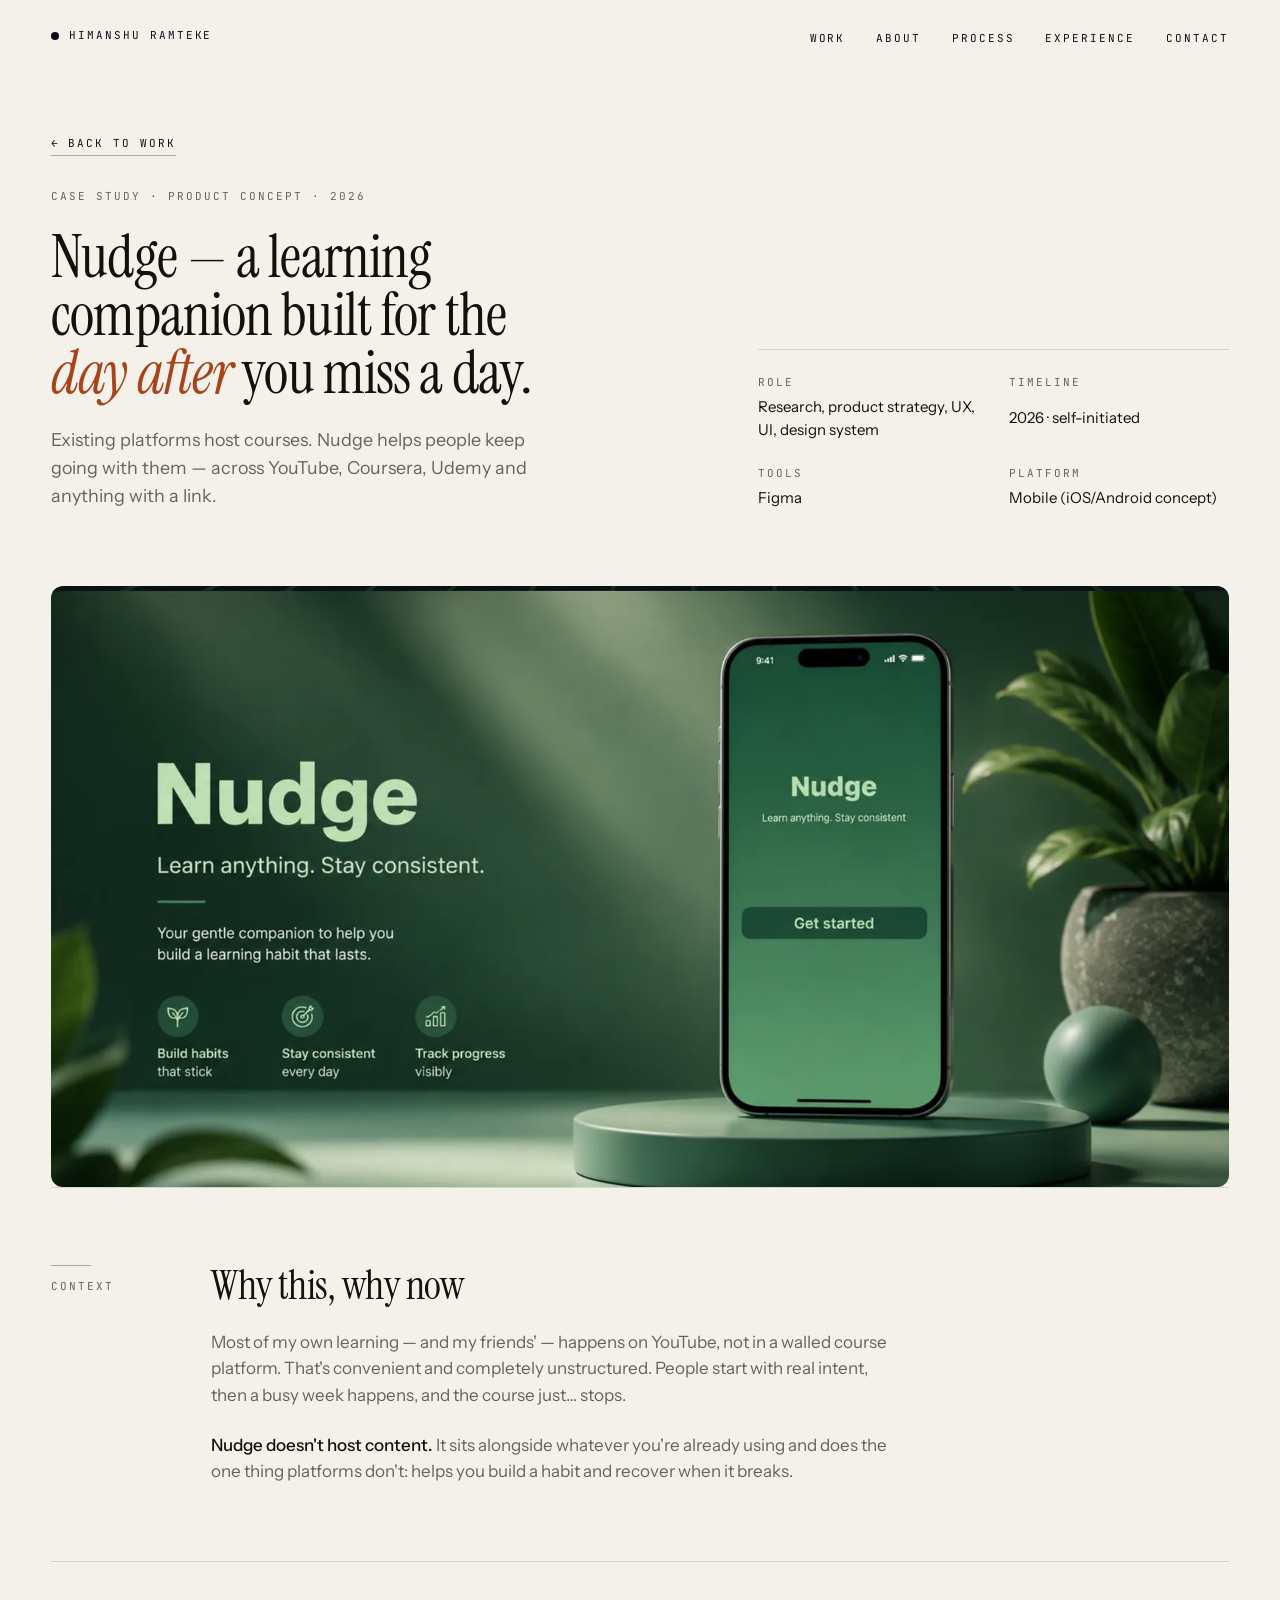
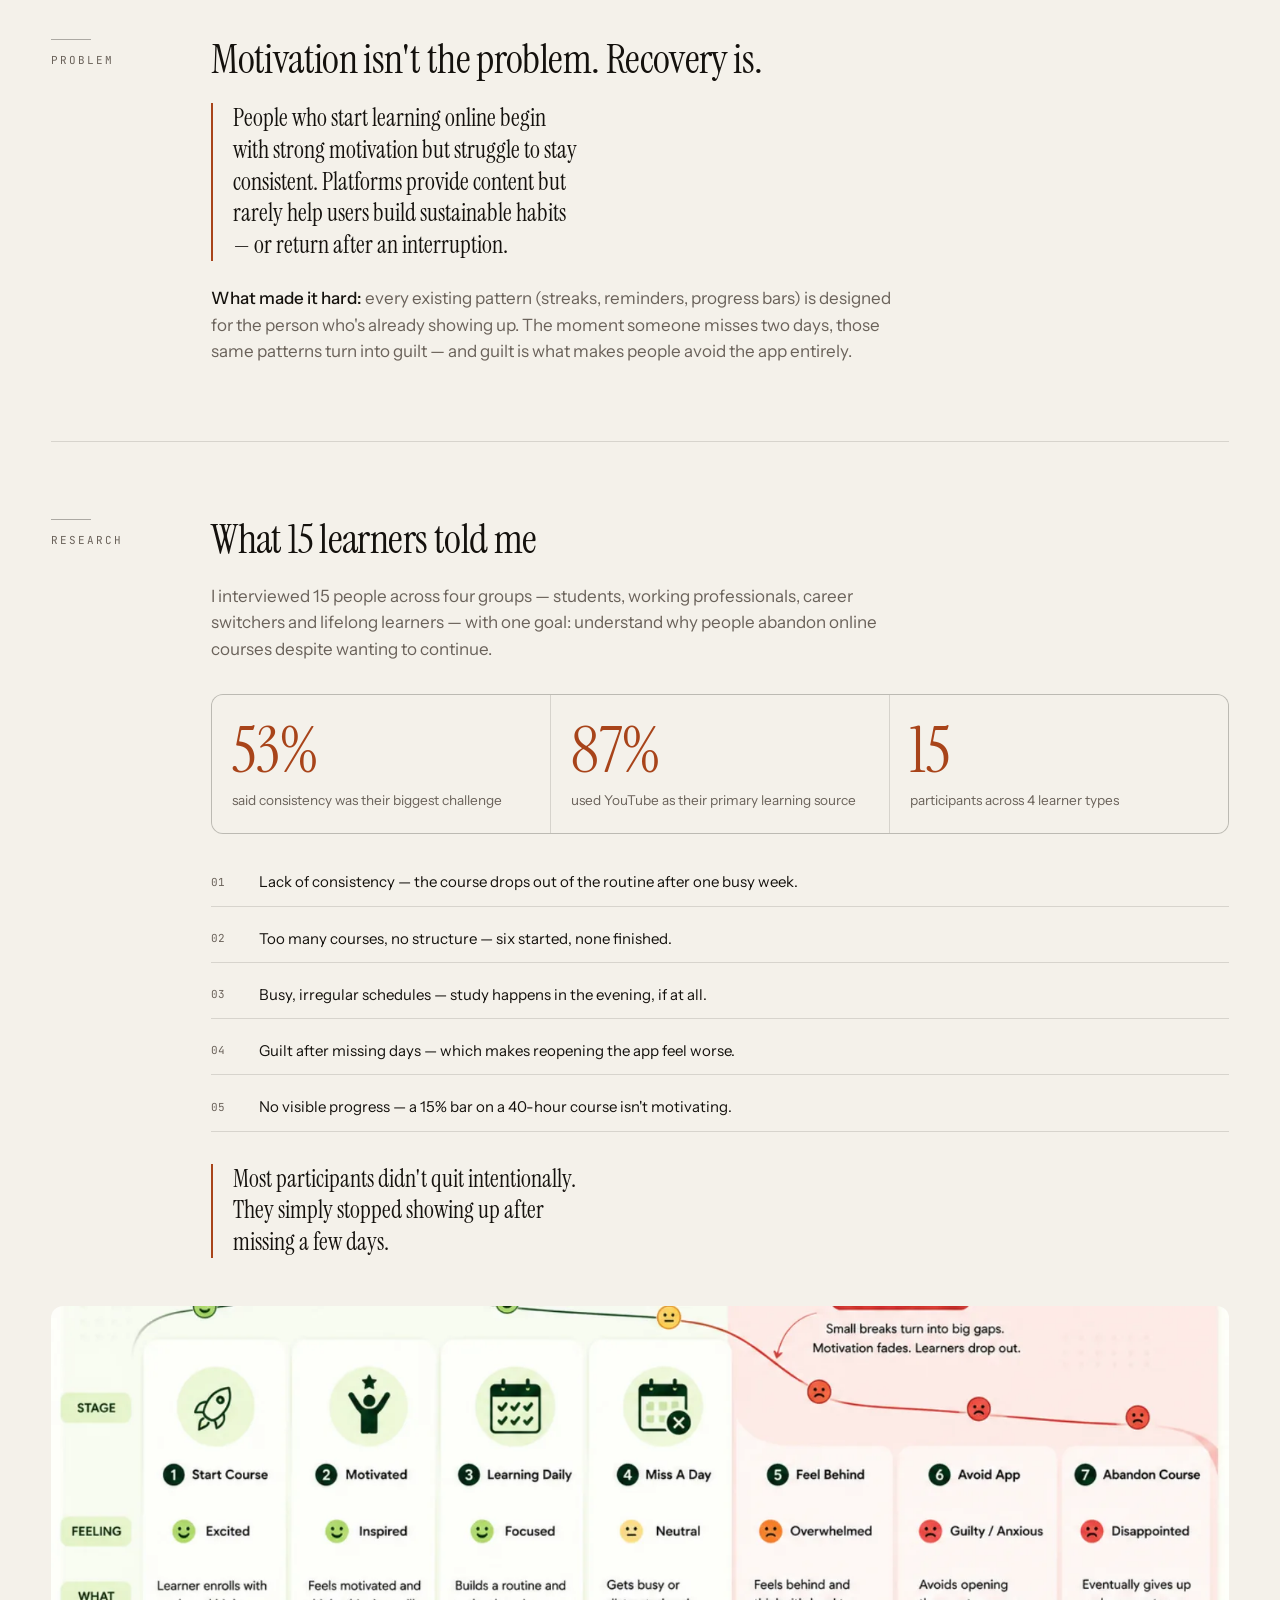
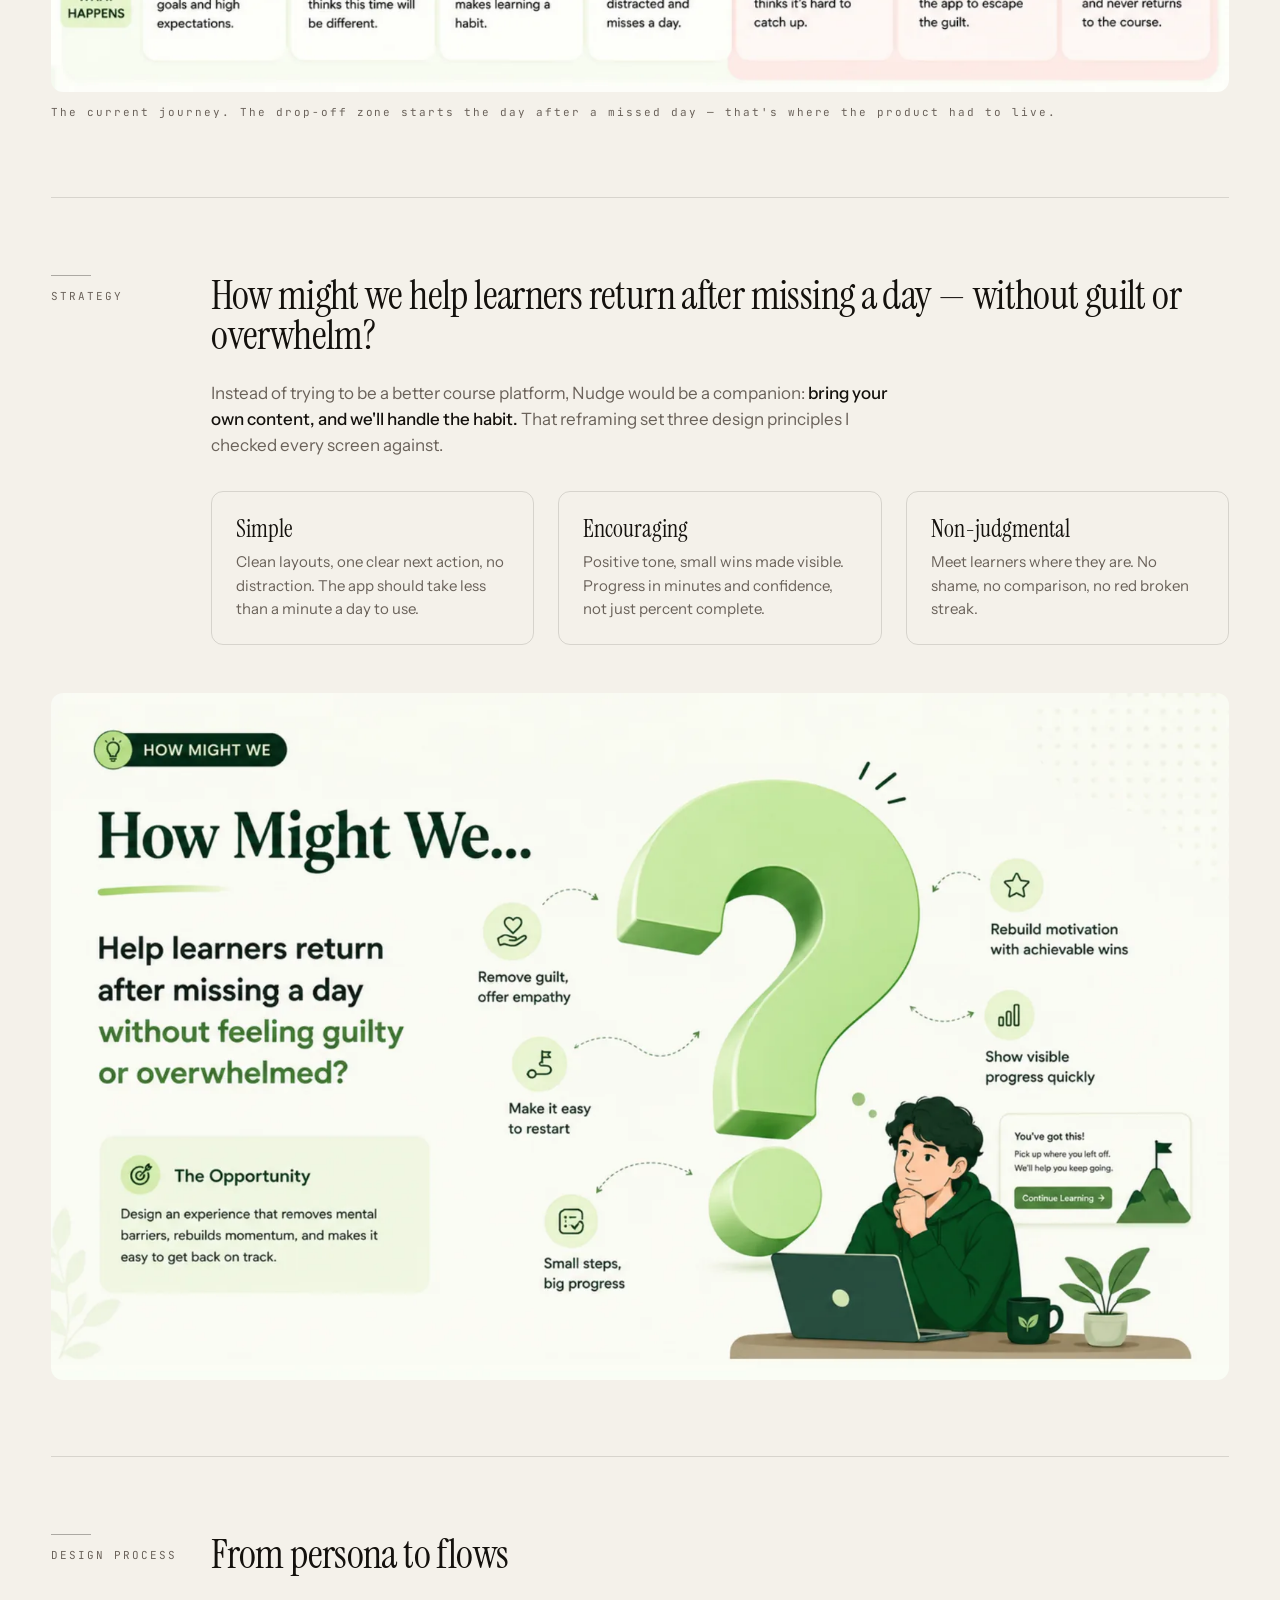
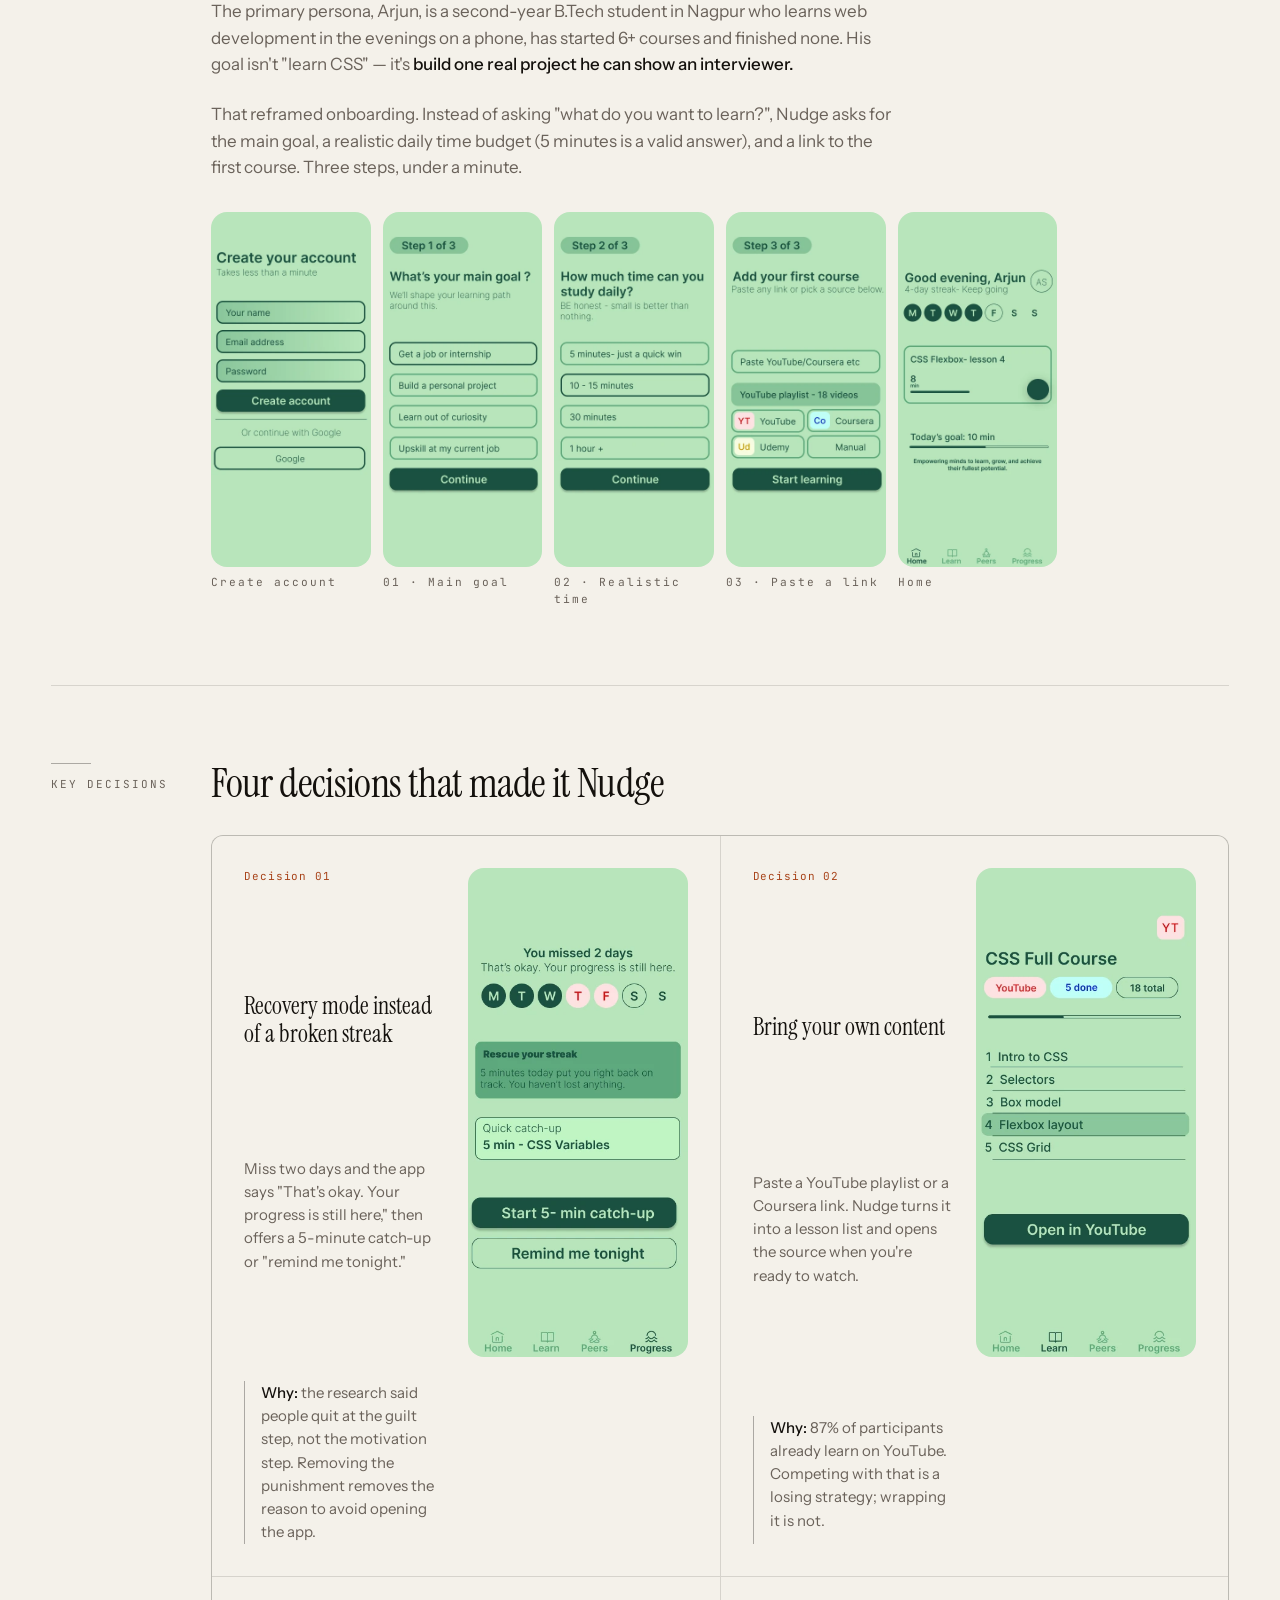
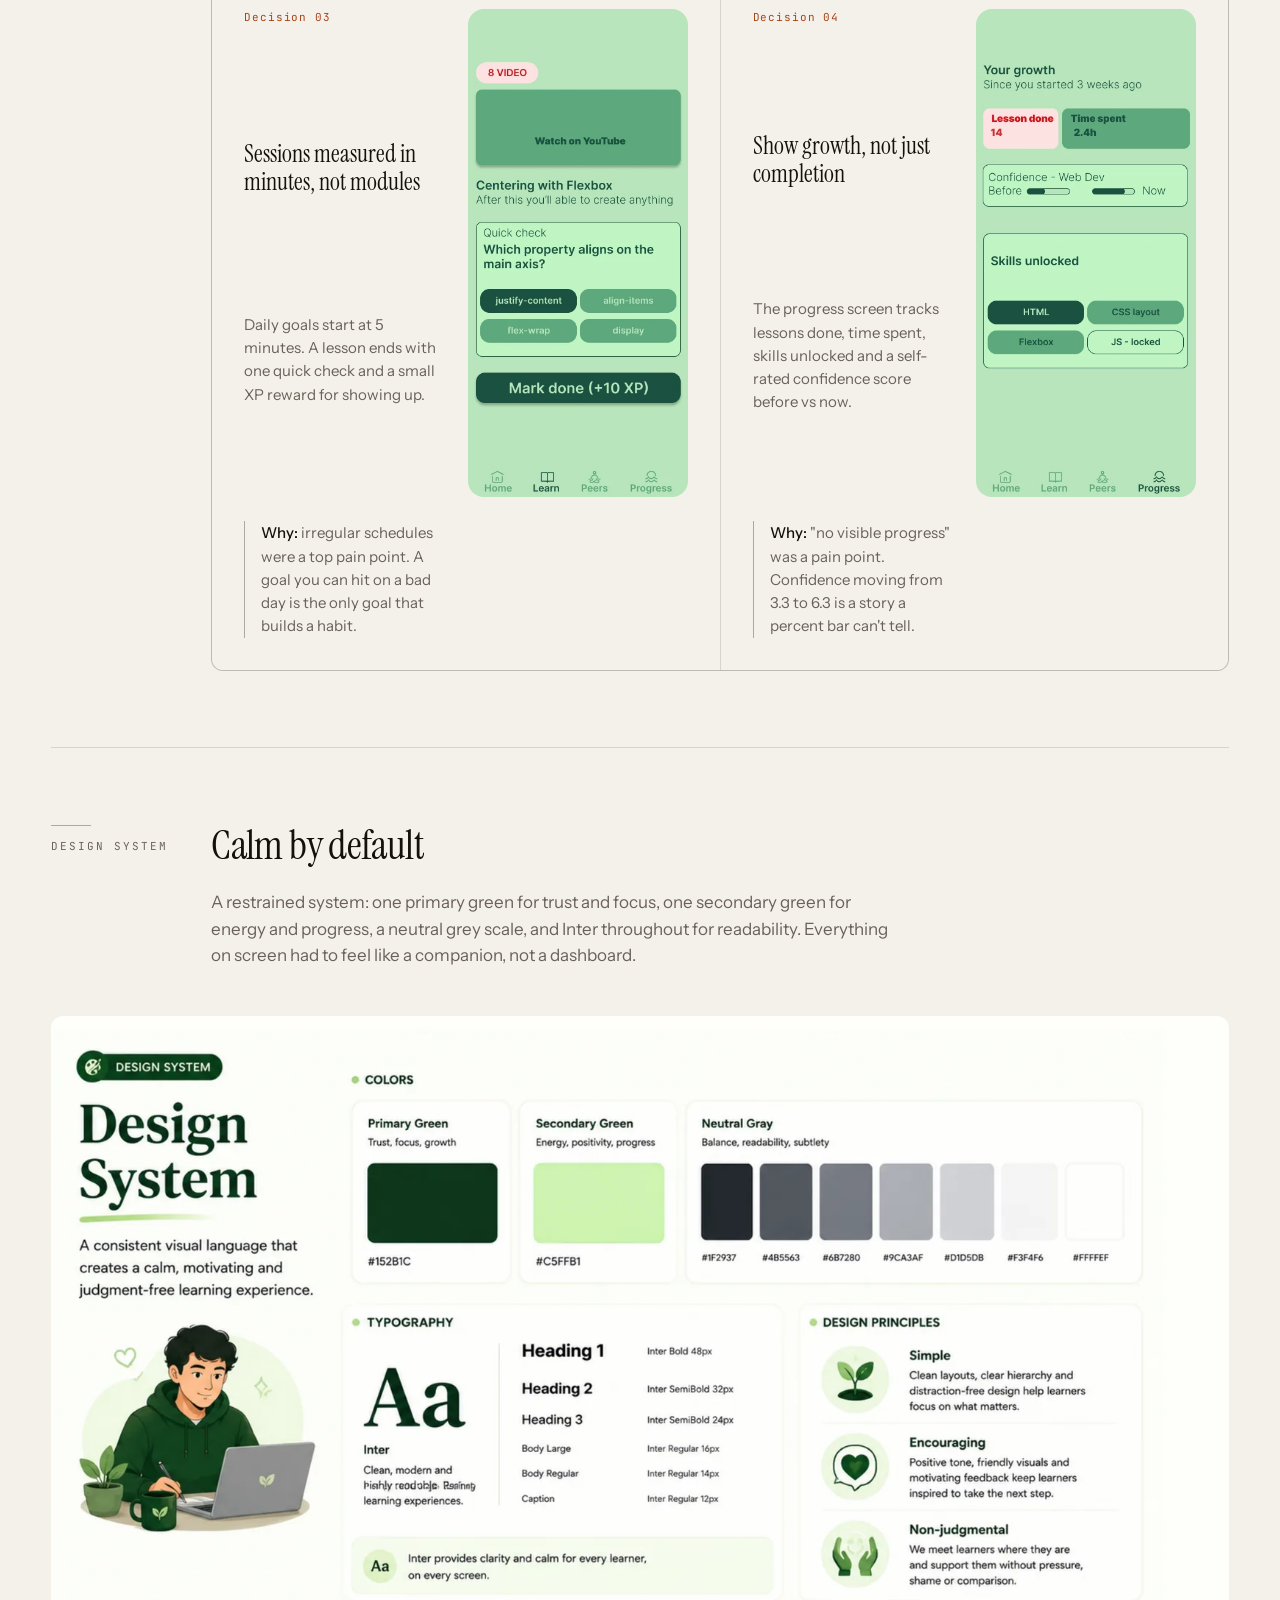
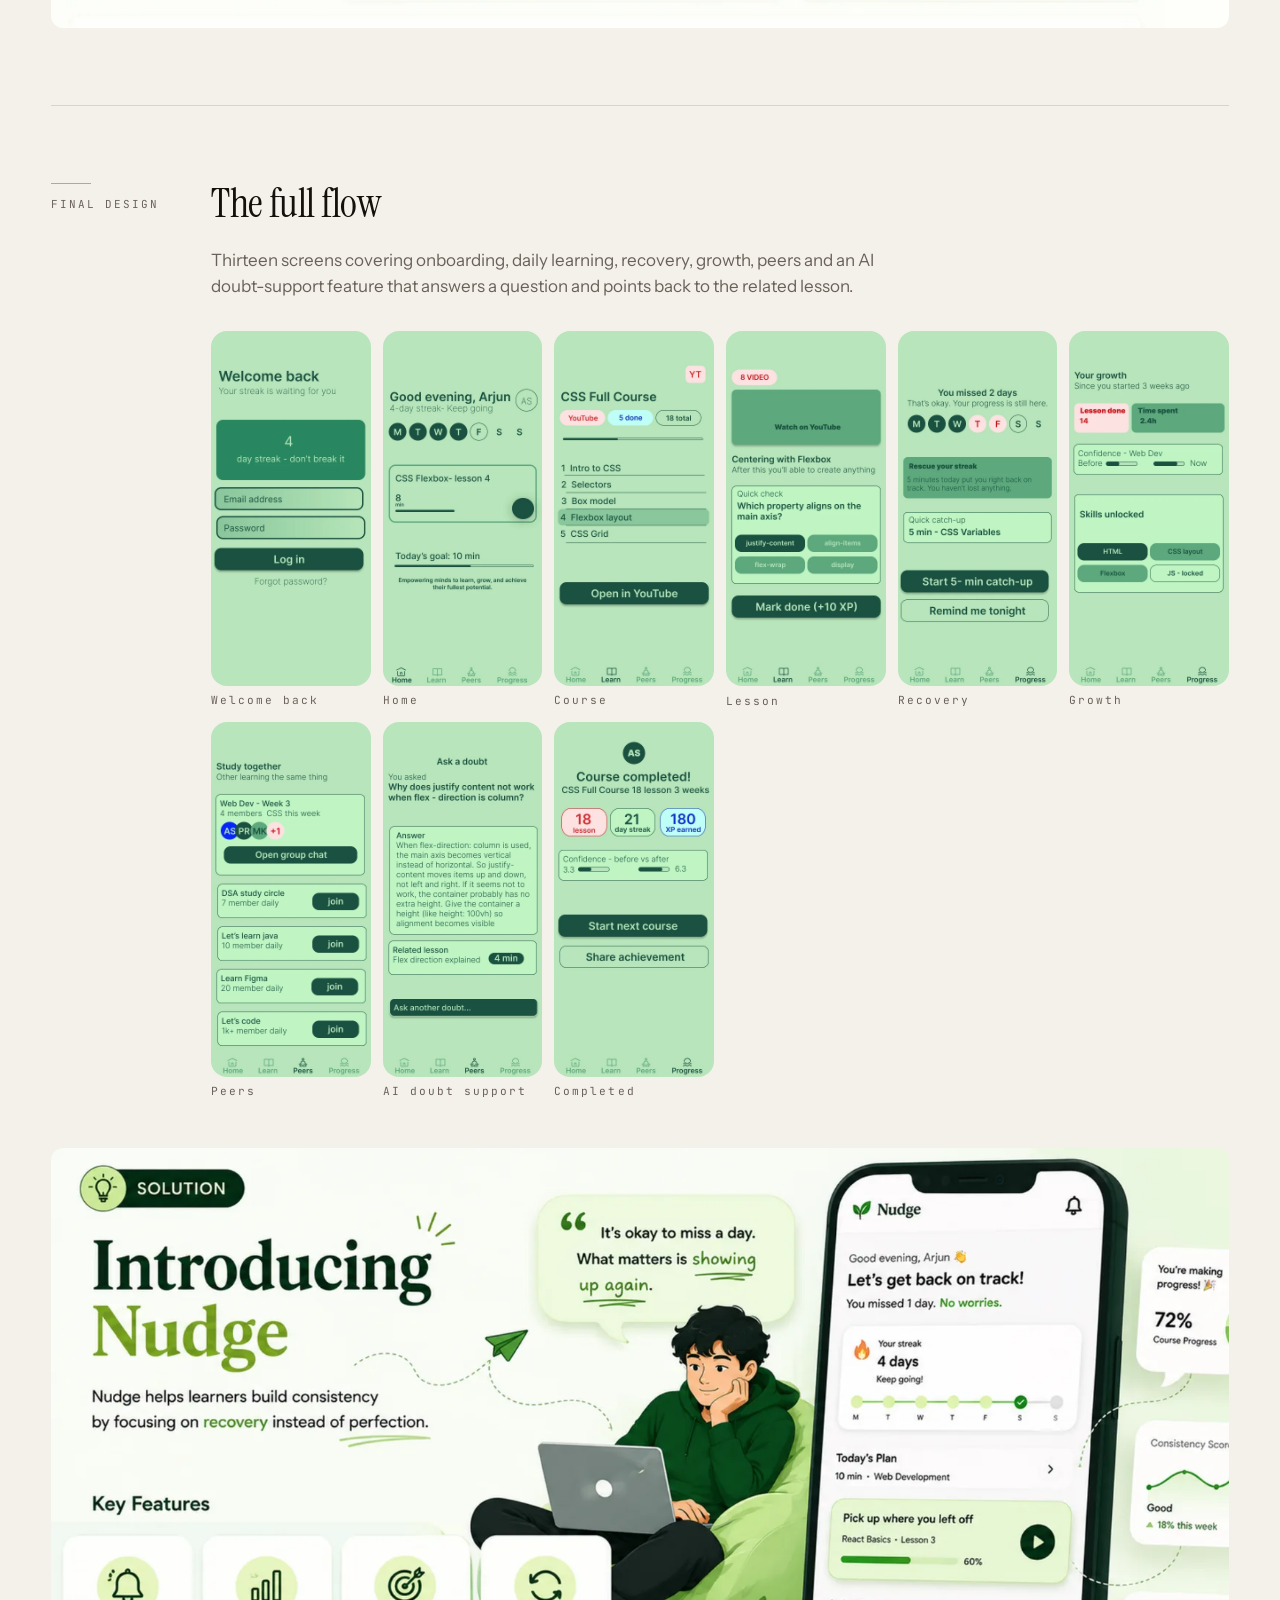
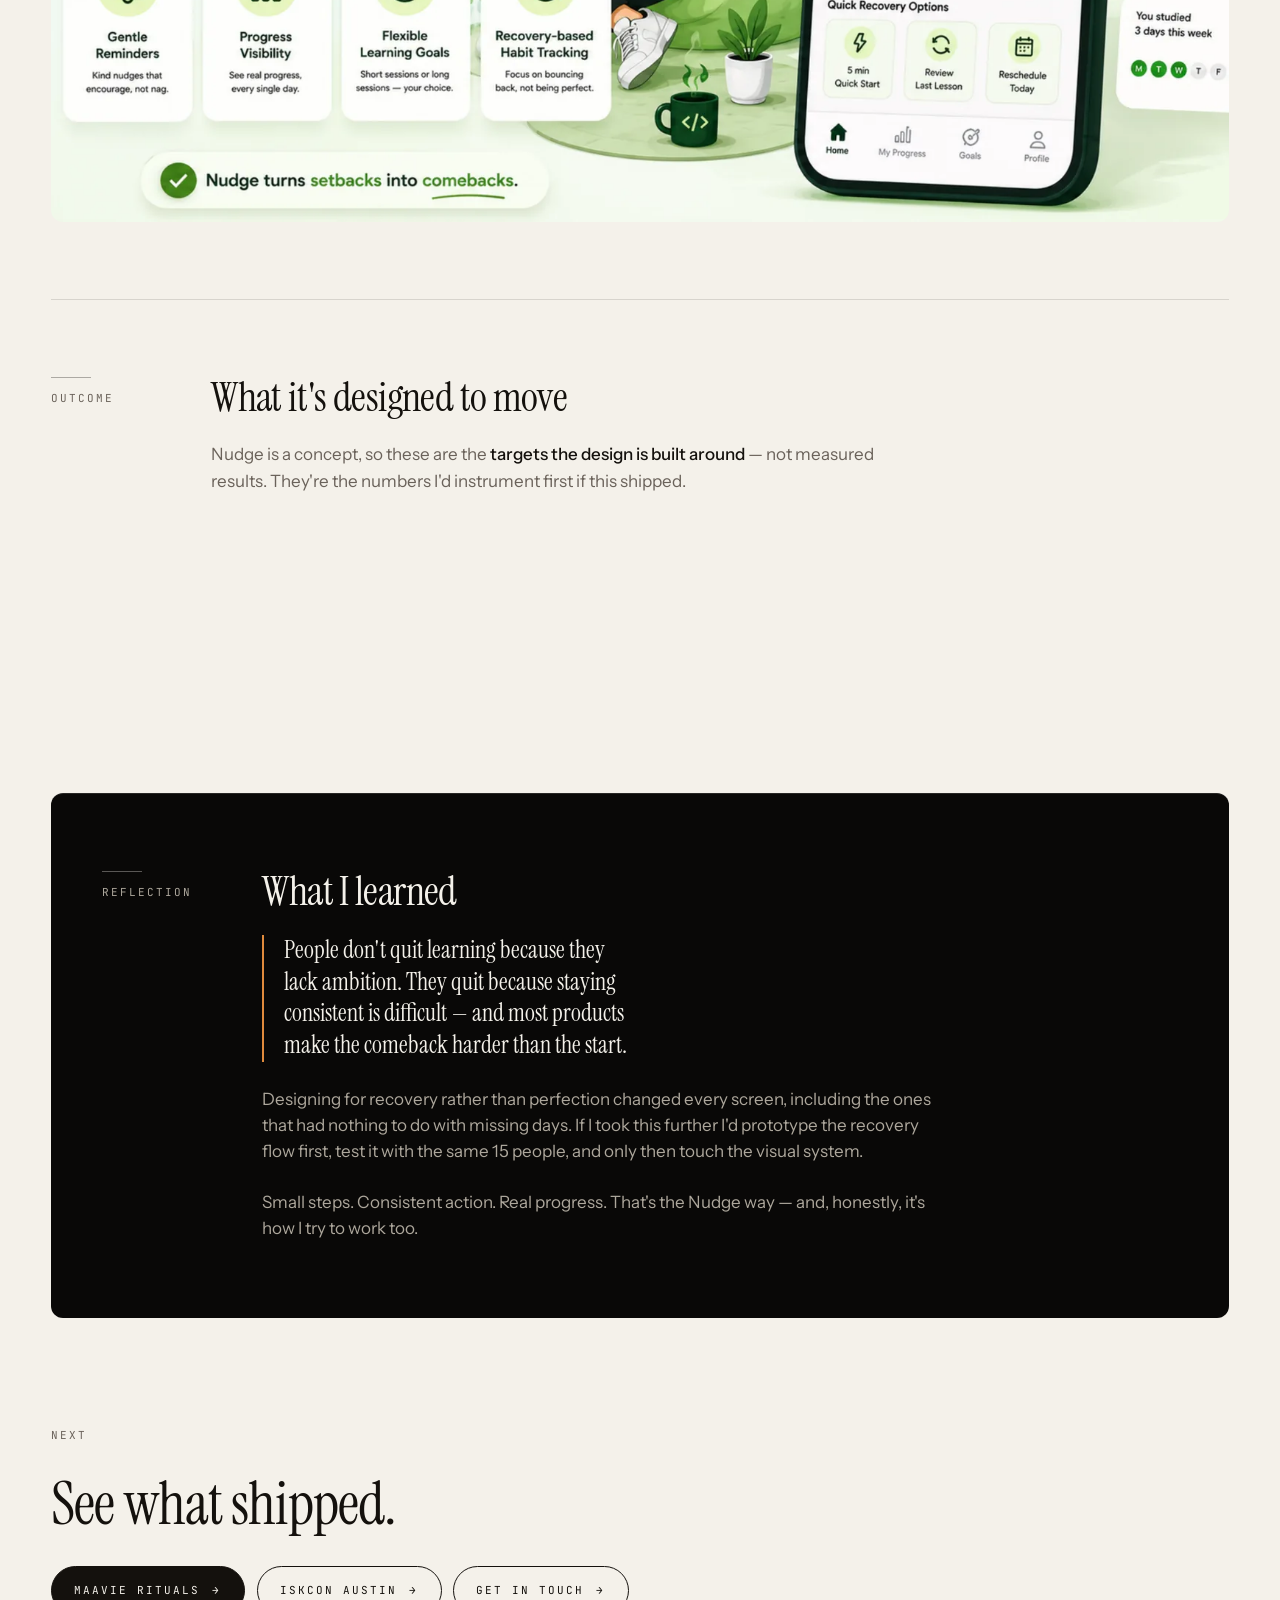
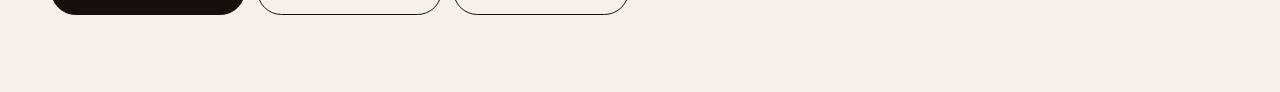
==== commit 376301f8: "style fix" ====
--- a/nudge.html
+++ b/nudge.html
@@ -16,7 +16,7 @@
   <link rel="stylesheet" href="css/tokens.css">
   <link rel="stylesheet" href="css/main.css">
   <link rel="stylesheet" href="css/case-study.css">
-  <link rel="icon" href="data:image/svg+xml,%3Csvg xmlns='http://www.w3.org/2000/svg' viewBox='0 0 32 32'%3E%3Crect width='32' height='32' rx='6' fill='%23163B2E'/%3E%3Ccircle cx='16' cy='16' r='6' fill='%23D4F04B'/%3E%3C/svg%3E">
+  <link rel="icon" href="data:image/svg+xml,%3Csvg xmlns='http://www.w3.org/2000/svg' viewBox='0 0 32 32'%3E%3Crect width='32' height='32' rx='6' fill='%23090807'/%3E%3Ccircle cx='16' cy='16' r='6' fill='%23A8441A'/%3E%3C/svg%3E">
 </head>
 <body>
   <a class="skip-link" href="#main">Skip to content</a>
--- a/css/tokens.css
+++ b/css/tokens.css
@@ -1,49 +1,63 @@
 /* =============================================================
-   DESIGN TOKENS
-   One place for colour, type, spacing, motion.
+   DESIGN TOKENS — the single source of truth.
+   See DESIGN.md in the project root for the rules behind these.
+
+   Two rooms, one light source:
+     · PAPER — warm bone, the reading room
+     · INK   — warm black, the dark mirror (hero, featured, contact)
+   One accent — burnt orange, taken from the tungsten light in the
+   hero portrait. It has two values so it stays legible on both
+   rooms, but it is the SAME colour, never two accents.
    ============================================================= */
 :root {
-  /* ---- Colour: neutrals ---- */
-  --paper:      #F4F1EA;   /* warm bone — page background */
-  --paper-2:    #EBE7DD;   /* slightly deeper bone — alt sections, cards */
-  --paper-3:    #E1DCCF;   /* borders on paper */
-  --ink:        #101512;   /* green-black — primary text, dark sections */
-  --ink-2:      #1A211C;   /* raised surfaces on ink */
-  --ink-3:      #2A342E;   /* borders on ink */
-  --muted:      #5F6862;   /* secondary text on paper */
-  --muted-ink:  #A9B1AA;   /* secondary text on ink */
+  /* ---- Paper: the light room ---- */
+  --paper:      #F4F1EA;   /* page */
+  --paper-2:    #EBE7DD;   /* alt sections, insets */
+  --paper-3:    #E1DCCF;   /* ghost numerals, heavy rules */
 
-  /* ---- Colour: brand ---- */
-  --pine:       #163B2E;   /* primary brand — deep pine */
-  --pine-2:     #0F2A21;
-  --lime:       #D4F04B;   /* accent — highlight, never body text */
-  --lime-2:     #BFE02E;
-  --clay:       #E2653A;   /* secondary accent — sparingly */
+  /* ---- Ink: the dark mirror. One family, two tiers. ---- */
+  --ink:        #090807;   /* primary dark surface — matches the portrait's black point */
+  --ink-2:      #1C1712;   /* the one step up: panels sitting on ink */
+  --ink-3:      #2A241D;   /* borders on ink */
 
-  /* ---- Semantic ---- */
+  /* ---- Text ---- */
+  --fg-paper:   #14110D;   /* 16.7:1 on paper */
+  --mut-paper:  #6A625A;   /*  5.3:1 on paper */
+  --fg-ink:     #F4F1EA;   /* 17.7:1 on ink   */
+  --mut-ink:    #ADA79C;   /*  8.4:1 on ink   */
+
+  /* ---- The one accent, per surface ---- */
+  --accent-paper: #A8441A; /* 5.3:1 on paper — safe for body-size text */
+  --accent-ink:   #E08A3C; /* 7.5:1 on ink — the hero's tungsten, exactly */
+
+  /* ---- Semantic: paper is the default room ---- */
   --bg:         var(--paper);
-  --fg:         var(--ink);
-  --fg-2:       var(--muted);
-  --line:       rgba(16, 21, 18, 0.14);
-  --line-strong:rgba(16, 21, 18, 0.35);
-  --accent:     var(--pine);
-  --accent-contrast: var(--lime);
-  --focus:      var(--clay);
+  --fg:         var(--fg-paper);
+  --fg-2:       var(--mut-paper);
+  --line:       rgba(20, 17, 13, 0.13);
+  --line-strong:rgba(20, 17, 13, 0.32);
+  --accent:     var(--accent-paper);
+  --on-accent:  var(--paper);        /* text sitting on an accent fill */
+  --focus:      var(--accent-paper);
 
-  /* ---- Type ---- */
+  /* ---- Type ----
+     One ramp: 11 · 13 · 15 · 17 · 20 · 26 · 34 · 46 · 64 · hero */
   --font-display: "Instrument Serif", "Iowan Old Style", "Palatino Linotype", Georgia, serif;
   --font-sans:    "Instrument Sans", "Inter", system-ui, -apple-system, "Segoe UI", Roboto, sans-serif;
   --font-mono:    "JetBrains Mono", ui-monospace, "SF Mono", Menlo, Consolas, monospace;
+  --font-poster:  "Archivo", var(--font-sans);   /* hero name only — never below 56px */
 
-  /* fluid type scale */
-  --t-hero:   clamp(2.9rem, 7.2vw, 7.6rem);
-  --t-h1:     clamp(2.4rem, 5vw, 4.8rem);
-  --t-h2:     clamp(1.9rem, 3.6vw, 3.4rem);
-  --t-h3:     clamp(1.35rem, 2vw, 1.9rem);
-  --t-lead:   clamp(1.1rem, 1.5vw, 1.35rem);
-  --t-body:   clamp(1rem, 1.1vw, 1.0625rem);
-  --t-small:  0.875rem;
-  --t-mono:   0.75rem;
+  --t-hero:   clamp(2.9rem, 10.6vw, 10rem);
+  --t-h1:     clamp(2.25rem, 4.6vw, 4rem);
+  --t-h2:     clamp(1.75rem, 3.2vw, 2.875rem);
+  --t-h3:     clamp(1.25rem, 1.9vw, 1.625rem);
+  --t-lead:   clamp(1.0625rem, 1.4vw, 1.25rem);
+  --t-body:   1.0625rem;
+  --t-small:  0.9375rem;
+  --t-mono:   0.6875rem;
+
+  /* every mono label on the site uses this tracking — the "spine" */
+  --track-mono: 0.18em;
 
   /* ---- Layout ---- */
   --max:      1440px;
@@ -55,7 +69,7 @@
   --s-4: 2rem;
   --s-5: 3rem;
   --s-6: clamp(3rem, 6vw, 5rem);
-  --s-7: clamp(4.5rem, 10vw, 9rem);   /* section rhythm */
+  --s-7: clamp(4.5rem, 10vw, 9rem);
   --radius: 4px;
   --radius-lg: 12px;
 
@@ -67,27 +81,23 @@
   --dur-slow: 900ms;
 }
 
-/* Dark surface context — apply .on-ink to any dark section */
-.on-ink {
-  --bg: var(--ink);
-  --fg: var(--paper);
-  --fg-2: var(--muted-ink);
-  --line: rgba(244, 241, 234, 0.14);
-  --line-strong: rgba(244, 241, 234, 0.4);
-  --accent: var(--lime);
-  --accent-contrast: var(--ink);
-  background: var(--bg);
+/* =============================================================
+   THE DARK MIRROR
+   .on-ink   — the primary dark room (hero, featured, contact)
+   .on-ink-2 — one step up, for a panel sitting inside the dark
+   Everything downstream reads --bg / --fg / --accent, so a whole
+   section flips room by swapping one class.
+   ============================================================= */
+.on-ink,
+.on-ink-2 {
+  --fg:          var(--fg-ink);
+  --fg-2:        var(--mut-ink);
+  --line:        rgba(244, 241, 234, 0.13);
+  --line-strong: rgba(244, 241, 234, 0.34);
+  --accent:      var(--accent-ink);
+  --on-accent:   var(--ink);
+  --focus:       var(--accent-ink);
   color: var(--fg);
 }
-
-.on-pine {
-  --bg: var(--pine);
-  --fg: var(--paper);
-  --fg-2: rgba(244, 241, 234, 0.7);
-  --line: rgba(244, 241, 234, 0.16);
-  --line-strong: rgba(244, 241, 234, 0.45);
-  --accent: var(--lime);
-  --accent-contrast: var(--pine);
-  background: var(--bg);
-  color: var(--fg);
-}
+.on-ink   { --bg: var(--ink);   background: var(--bg); }
+.on-ink-2 { --bg: var(--ink-2); background: var(--bg); }
--- a/css/main.css
+++ b/css/main.css
@@ -9,7 +9,7 @@
   color: var(--fg);
   font-family: var(--font-sans);
   font-size: var(--t-body);
-  line-height: 1.6;
+  line-height: 1.55;
   -webkit-font-smoothing: antialiased;
   text-rendering: optimizeLegibility;
   overflow-x: hidden;
@@ -19,7 +19,7 @@
 button { font: inherit; color: inherit; background: none; border: 0; padding: 0; cursor: pointer; }
 ul, ol { margin: 0; padding: 0; list-style: none; }
 h1, h2, h3, h4, p, figure, blockquote, dl, dd { margin: 0; }
-::selection { background: var(--lime); color: var(--ink); }
+::selection { background: var(--accent); color: var(--on-accent); }
 
 :focus-visible {
   outline: 2px solid var(--focus);
@@ -40,11 +40,10 @@
 /* Type */
 .display { font-family: var(--font-display); font-weight: 400; line-height: 0.98; letter-spacing: -0.015em; }
 .display em { font-style: italic; color: var(--accent); }
-.on-ink .display em, .on-pine .display em { color: var(--lime); }
 .h2 { font-size: var(--t-h2); }
 .h3 { font-family: var(--font-sans); font-weight: 500; font-size: var(--t-h3); line-height: 1.2; letter-spacing: -0.01em; }
 .lead { font-size: var(--t-lead); line-height: 1.5; color: var(--fg-2); max-width: 36ch; }
-.mono { font-family: var(--font-mono); font-size: var(--t-mono); letter-spacing: 0.06em; text-transform: uppercase; }
+.mono { font-family: var(--font-mono); font-size: var(--t-mono); letter-spacing: var(--track-mono); text-transform: uppercase; }
 .muted { color: var(--fg-2); }
 .measure { max-width: 62ch; }
 
@@ -53,7 +52,7 @@
   display: grid; grid-template-columns: 1fr; gap: var(--s-3) var(--col-gap);
   align-items: end; margin-bottom: var(--s-6);
 }
-.sec-head .idx { font-family: var(--font-mono); font-size: var(--t-mono); letter-spacing: .08em; color: var(--fg-2); padding-bottom: .55em; }
+.sec-head .idx { font-family: var(--font-mono); font-size: var(--t-mono); letter-spacing: var(--track-mono); color: var(--fg-2); padding-bottom: .55em; }
 .sec-head .idx::before { content: ""; display: block; width: 2.5rem; height: 1px; background: var(--line-strong); margin-bottom: .75rem; }
 .sec-head .title { font-size: var(--t-h1); }
 .sec-head .aside { color: var(--fg-2); max-width: 48ch; font-size: var(--t-body); }
@@ -72,24 +71,27 @@
 }
 .nav.is-hidden { transform: translateY(-100%); }
 .nav .container { display: flex; align-items: center; justify-content: space-between; height: 4.5rem; }
-.nav .brand { font-family: var(--font-mono); font-size: var(--t-mono); letter-spacing: .08em; text-transform: uppercase; display: flex; align-items: center; gap: .6rem; }
+.nav .brand { font-family: var(--font-mono); font-size: var(--t-mono); letter-spacing: var(--track-mono); text-transform: uppercase; display: flex; align-items: center; gap: .6rem; }
 .nav .brand .dot { width: .5rem; height: .5rem; background: currentColor; border-radius: 50%; }
 .nav ul { display: flex; gap: clamp(1rem, 2.4vw, 2.2rem); }
-.nav ul a { font-family: var(--font-mono); font-size: var(--t-mono); letter-spacing: .08em; text-transform: uppercase; position: relative; padding-block: .3rem; }
+.nav ul a { font-family: var(--font-mono); font-size: var(--t-mono); letter-spacing: var(--track-mono); text-transform: uppercase; position: relative; padding-block: .3rem; }
 .nav ul a::after { content: ""; position: absolute; left: 0; bottom: 0; width: 100%; height: 1px; background: currentColor; transform: scaleX(0); transform-origin: right; transition: transform var(--dur) var(--ease-out); }
 .nav ul a:hover::after, .nav ul a[aria-current="true"]::after { transform: scaleX(1); transform-origin: left; }
-.nav .menu-btn { display: none; font-family: var(--font-mono); font-size: var(--t-mono); letter-spacing: .08em; text-transform: uppercase; }
+.nav .menu-btn { display: none; font-family: var(--font-mono); font-size: var(--t-mono); letter-spacing: var(--track-mono); text-transform: uppercase; }
 
 /* Mobile menu */
 .menu {
-  position: fixed; inset: 0; z-index: 90; background: var(--ink); color: var(--paper);
+  position: fixed; inset: 0; z-index: 90;
+  --fg: var(--fg-ink); --fg-2: var(--mut-ink); --accent: var(--accent-ink);
+  --line: rgba(244,241,234,.13);
+  background: var(--ink); color: var(--fg);
   display: grid; align-content: center; padding: var(--gutter);
   transform: translateY(-100%); transition: transform var(--dur) var(--ease-in-out); visibility: hidden;
 }
 .menu.is-open { transform: none; visibility: visible; }
 .menu a { font-family: var(--font-display); font-size: clamp(2.4rem, 10vw, 4rem); line-height: 1.1; display: flex; align-items: baseline; gap: 1rem; padding-block: .35rem; border-bottom: 1px solid var(--line); }
-.menu a .mono { font-size: .7rem; color: var(--muted-ink); }
-.menu .meta { margin-top: var(--s-4); display: flex; flex-wrap: wrap; gap: var(--s-3); color: var(--muted-ink); }
+.menu a .mono { font-size: var(--t-mono); letter-spacing: var(--track-mono); color: var(--fg-2); }
+.menu .meta { margin-top: var(--s-4); display: flex; flex-wrap: wrap; gap: var(--s-3); color: var(--fg-2); }
 @media (max-width: 800px) {
   .nav ul { display: none; }
   .nav .menu-btn { display: inline-block; }
@@ -100,7 +102,7 @@
    ============================================================= */
 .btn {
   display: inline-flex; align-items: center; gap: .75rem;
-  font-family: var(--font-mono); font-size: var(--t-mono); letter-spacing: .08em; text-transform: uppercase;
+  font-family: var(--font-mono); font-size: var(--t-mono); letter-spacing: var(--track-mono); text-transform: uppercase;
   padding: .95rem 1.4rem; border: 1px solid var(--fg); border-radius: 999px;
   position: relative; overflow: hidden; isolation: isolate;
   transition: color var(--dur-fast), border-color var(--dur-fast);
@@ -113,66 +115,22 @@
 .btn:hover .arr { transform: translateX(4px); }
 .btn.solid { background: var(--fg); color: var(--bg); }
 .btn.solid::before { background: var(--accent); }
-.btn.solid:hover { color: var(--accent-contrast); border-color: var(--accent); }
-.on-ink .btn.solid, .on-pine .btn.solid { background: var(--lime); color: var(--ink); border-color: var(--lime); }
-.on-ink .btn.solid::before, .on-pine .btn.solid::before { background: var(--paper); }
-.on-ink .btn.solid:hover, .on-pine .btn.solid:hover { color: var(--ink); border-color: var(--paper); }
-
-.link { display: inline-flex; align-items: center; gap: .5rem; font-family: var(--font-mono); font-size: var(--t-mono); letter-spacing: .08em; text-transform: uppercase; border-bottom: 1px solid var(--line-strong); padding-bottom: .2rem; }
+.btn.solid:hover { color: var(--on-accent); border-color: var(--accent); }
+.on-ink .btn.solid, .on-ink-2 .btn.solid { background: var(--accent); color: var(--on-accent); border-color: var(--accent); }
+.on-ink .btn.solid::before, .on-ink-2 .btn.solid::before { background: var(--paper); }
+.on-ink .btn.solid:hover, .on-ink-2 .btn.solid:hover { color: var(--ink); border-color: var(--paper); }
+
+.link { display: inline-flex; align-items: center; gap: .5rem; font-family: var(--font-mono); font-size: var(--t-mono); letter-spacing: var(--track-mono); text-transform: uppercase; border-bottom: 1px solid var(--line-strong); padding-bottom: .2rem; }
 .link:hover { border-color: var(--fg); }
 .link:hover .arr { transform: translate(3px, -3px); }
 .link .arr { transition: transform var(--dur-fast) var(--ease-out); }
 
-/* =============================================================
-   HERO
-   ============================================================= */
-.hero { min-height: 100svh; display: grid; align-content: end; padding-block: 7rem var(--s-6); position: relative; overflow: hidden; }
-.hero .grid-bg {
-  position: absolute; inset: 0; pointer-events: none;
-  background-image:
-    linear-gradient(var(--line) 1px, transparent 1px),
-    linear-gradient(90deg, var(--line) 1px, transparent 1px);
-  background-size: 6rem 6rem;
-  mask-image: radial-gradient(ellipse 80% 70% at 70% 20%, #000 20%, transparent 70%);
-  -webkit-mask-image: radial-gradient(ellipse 80% 70% at 70% 20%, #000 20%, transparent 70%);
-  opacity: .8;
-}
-.hero .eyebrow { display: flex; flex-wrap: wrap; gap: .75rem 1.25rem; align-items: center; margin-bottom: var(--s-6); color: var(--fg-2); }
-.hero .eyebrow .pulse { width: .5rem; height: .5rem; border-radius: 50%; background: var(--clay); box-shadow: 0 0 0 0 rgba(226,101,58,.5); animation: pulse 2.4s infinite; }
-@keyframes pulse { 0% { box-shadow: 0 0 0 0 rgba(226,101,58,.45);} 70% { box-shadow: 0 0 0 10px rgba(226,101,58,0);} 100% { box-shadow: 0 0 0 0 rgba(226,101,58,0);} }
-
-.hero .headline { font-size: var(--t-hero); max-width: 14ch; position: relative; }
-.hero .headline .line { display: block; overflow: hidden; }
-.hero .headline .line > span { display: block; transform: translateY(110%); }
-.hero .headline .line:nth-child(3) { color: var(--pine); font-style: italic; }
-
-/* Spec frame — "selected frame" annotation around the headline */
-.spec { position: absolute; inset: -0.6rem -1rem -0.8rem -0.6rem; pointer-events: none; opacity: 0; }
-.spec::before, .spec::after, .spec i::before, .spec i::after { content: ""; position: absolute; width: 8px; height: 8px; border: 1px solid var(--pine); background: var(--paper); }
-.spec::before { left: -4px; top: -4px; } .spec::after { right: -4px; top: -4px; }
-.spec i::before { left: -4px; bottom: -4px; } .spec i::after { right: -4px; bottom: -4px; }
-.spec { outline: 1px solid var(--pine); outline-offset: 0; }
-.spec .tag { position: absolute; left: .75rem; top: -.55rem; font-family: var(--font-mono); font-size: .65rem; letter-spacing: .08em; color: var(--pine); background: var(--paper); padding: 0 .35rem; line-height: 1.1; }
-.spec .dim { position: absolute; right: .75rem; bottom: -.5rem; background: var(--paper); padding: 0 .35rem; line-height: 1.1; font-family: var(--font-mono); font-size: .65rem; letter-spacing: .08em; color: var(--pine); }
-
-.hero .bottom { display: grid; gap: var(--s-4); margin-top: var(--s-5); align-items: end; }
-.hero .ctas { display: flex; flex-wrap: wrap; gap: .75rem; }
-.hero .facts { display: flex; flex-wrap: wrap; gap: var(--s-3) var(--s-5); }
-.hero .facts div { display: grid; gap: .2rem; }
-.hero .facts .k { font-family: var(--font-mono); font-size: var(--t-mono); letter-spacing: .08em; text-transform: uppercase; color: var(--fg-2); }
-.hero .facts .v { font-size: var(--t-small); }
-@media (min-width: 900px) {
-  .hero .bottom { grid-template-columns: 1fr auto; }
-  .hero .lede { margin-top: var(--s-4); }
-}
-.hero .scroll-hint { position: absolute; right: var(--gutter); bottom: var(--s-4); font-family: var(--font-mono); font-size: .65rem; letter-spacing: .1em; text-transform: uppercase; color: var(--fg-2); writing-mode: vertical-rl; display: none; }
-@media (min-width: 1100px) { .hero .scroll-hint { display: block; } }
 
 /* Marquee strip under hero */
 .strip { border-block: 1px solid var(--line); overflow: hidden; padding-block: .8rem; }
 .strip .track { display: flex; gap: 3rem; width: max-content; animation: marquee 40s linear infinite; }
-.strip span { font-family: var(--font-mono); font-size: var(--t-mono); letter-spacing: .08em; text-transform: uppercase; color: var(--fg-2); white-space: nowrap; display: inline-flex; align-items: center; gap: 3rem; }
-.strip span::after { content: "◆"; font-size: .5rem; color: var(--clay); }
+.strip span { font-family: var(--font-mono); font-size: var(--t-mono); letter-spacing: var(--track-mono); text-transform: uppercase; color: var(--fg-2); white-space: nowrap; display: inline-flex; align-items: center; gap: 3rem; }
+.strip span::after { content: "◆"; font-size: .5rem; color: var(--accent); }
 @keyframes marquee { to { transform: translateX(-50%); } }
 
 /* =============================================================
@@ -180,10 +138,10 @@
    ============================================================= */
 .project { display: grid; gap: var(--s-4); padding-block: var(--s-6); border-top: 1px solid var(--line); }
 .project:first-of-type { border-top: 0; padding-top: 0; }
-.project .meta { display: flex; flex-wrap: wrap; gap: .5rem 1.5rem; color: var(--fg-2); font-family: var(--font-mono); font-size: var(--t-mono); letter-spacing: .08em; text-transform: uppercase; }
+.project .meta { display: flex; flex-wrap: wrap; gap: .5rem 1.5rem; color: var(--fg-2); font-family: var(--font-mono); font-size: var(--t-mono); letter-spacing: var(--track-mono); text-transform: uppercase; }
 .project .meta b { color: var(--fg); font-weight: 500; }
 .project .name { font-size: var(--t-h2); display: flex; align-items: baseline; gap: 1rem; flex-wrap: wrap; }
-.project .name .idx { font-family: var(--font-mono); font-size: var(--t-mono); letter-spacing: .08em; color: var(--fg-2); }
+.project .name .idx { font-family: var(--font-mono); font-size: var(--t-mono); letter-spacing: var(--track-mono); color: var(--fg-2); }
 .project .tagline { font-size: var(--t-lead); line-height: 1.45; max-width: 30ch; }
 .project .outcome { color: var(--fg-2); max-width: 52ch; }
 .project .outcome b { color: var(--fg); font-weight: 500; }
@@ -201,34 +159,44 @@
 .project.split .visual { display: grid; grid-template-columns: 1.3fr 1fr; grid-template-rows: 1fr 1fr; gap: var(--s-2); aspect-ratio: 4/3; }
 .project.split .visual .img:nth-child(1) { grid-row: 1 / 3; }
 .project.split .logo-chip { position: absolute; left: 1rem; top: 1rem; width: 3.25rem; height: 3.25rem; border-radius: 50%; background: var(--paper); display: grid; place-items: center; padding: .55rem; box-shadow: 0 2px 10px rgba(0,0,0,.08); }
+/* caption for work that can't be shown in full yet */
+.visual-note {
+  display: flex; align-items: baseline; gap: .6rem;
+  font-family: var(--font-mono); font-size: var(--t-mono); letter-spacing: var(--track-mono);
+  color: var(--fg-2); margin-top: var(--s-2);
+}
+.visual-note::before { content: "◆"; font-size: .5rem; color: var(--accent); }
 @media (min-width: 900px) {
   .project.split { grid-template-columns: 5fr 7fr; align-items: end; }
   .project.split .copy { position: sticky; top: 7rem; padding-right: var(--col-gap); }
+  .project.split .visual-note { grid-column: 2; }
 }
 
 /* layout: dark (ISKCON) */
 .project.dark { border-radius: var(--radius-lg); padding: var(--s-6) var(--gutter); margin-block: var(--s-4); border-top: 0; }
 .project.dark .flow { display: grid; grid-template-columns: repeat(auto-fit, minmax(9rem, 1fr)); gap: 1px; background: var(--line); border: 1px solid var(--line); border-radius: var(--radius-lg); overflow: hidden; margin-top: var(--s-4); }
-.project.dark .flow li { background: var(--pine); padding: 1.25rem 1rem 1.5rem; display: grid; gap: 2rem; align-content: space-between; min-height: 9rem; transition: background var(--dur-fast); }
-.project.dark .flow li:hover { background: var(--pine-2); }
-.project.dark .flow li .n { font-family: var(--font-mono); font-size: var(--t-mono); color: var(--lime); letter-spacing: .08em; }
-.project.dark .flow li .t { font-size: var(--t-small); line-height: 1.35; }
-.project.dark .flow li:last-child { background: var(--lime); color: var(--ink); }
-.project.dark .flow li:last-child .n { color: var(--ink); }
+.project.dark .flow li { background: var(--ink); padding: 1.1rem 1rem 1.25rem; display: grid; gap: 1.4rem; align-content: space-between; min-height: 8.5rem; transition: background var(--dur-fast); }
+.project.dark .flow li:hover { background: var(--ink-2); }
+.project.dark .flow li .n { font-family: var(--font-mono); font-size: var(--t-mono); color: var(--accent); letter-spacing: .08em; }
+.project.dark .flow li .t { font-size: var(--t-small); line-height: 1.28; }
+.project.dark .flow li:last-child { background: var(--ink); box-shadow: inset 0 0 0 1px var(--accent); }
+.project.dark .flow li:last-child .n { color: var(--accent); }
+/* 5 steps into a 2-col grid leaves a hole — the last one spans it */
+@media (max-width: 899px) { .project.dark .flow { grid-template-columns: repeat(2, 1fr); } .project.dark .flow li:last-child { grid-column: 1 / -1; min-height: 6rem; } }
 .project.dark .stat { display: grid; gap: .25rem; }
-.project.dark .stat .n { font-family: var(--font-display); font-size: clamp(3rem, 6vw, 5.5rem); line-height: 1; color: var(--lime); }
+.project.dark .stat .n { font-family: var(--font-display); font-size: clamp(3rem, 6vw, 5.5rem); line-height: 1; color: var(--accent); }
 .project.dark .stat .t { color: var(--fg-2); font-size: var(--t-small); max-width: 22ch; }
 /* CSS-drawn donation card — stands in until a real screenshot is added */
 .give { background: var(--paper); color: var(--ink); border-radius: 22px; padding: 1.25rem; max-width: 300px; display: grid; gap: .9rem; box-shadow: 0 30px 60px -30px rgba(0,0,0,.6); font-size: .8rem; justify-self: end; transform: rotate(-2deg); }
-.give .top { display: flex; justify-content: space-between; font-family: var(--font-mono); font-size: .6rem; letter-spacing: .08em; text-transform: uppercase; color: var(--muted); }
+.give .top { display: flex; justify-content: space-between; font-family: var(--font-mono); font-size: .6rem; letter-spacing: var(--track-mono); text-transform: uppercase; color: var(--mut-paper); }
 .give h5 { font-family: var(--font-display); font-weight: 400; font-size: 1.5rem; line-height: 1.05; margin: 0; }
 .give .amts { display: grid; grid-template-columns: repeat(3, 1fr); gap: .4rem; }
 .give .amts span { border: 1px solid var(--paper-3); border-radius: 8px; padding: .5rem 0; text-align: center; font-weight: 500; }
 .give .amts span:nth-child(2) { background: var(--ink); color: var(--paper); border-color: var(--ink); }
 .give .bar { height: 6px; border-radius: 3px; background: var(--paper-3); overflow: hidden; position: relative; }
-.give .bar::after { content: ""; position: absolute; inset: 0; width: 45%; background: repeating-linear-gradient(90deg, var(--pine) 0 6px, var(--lime) 6px 12px); animation: shimmer 3s linear infinite; }
+.give .bar::after { content: ""; position: absolute; inset: 0; width: 45%; background: repeating-linear-gradient(90deg, var(--accent-paper) 0 5px, rgba(168,68,26,.32) 5px 10px); animation: shimmer 3s linear infinite; }
 @keyframes shimmer { to { transform: translateX(12px); } }
-.give .cta { background: var(--pine); color: var(--paper); text-align: center; border-radius: 10px; padding: .75rem; font-weight: 500; }
+.give .cta { background: var(--accent-paper); color: var(--paper); text-align: center; border-radius: 10px; padding: .75rem; font-weight: 500; }
 .give .qr { width: 44px; height: 44px; background:
   linear-gradient(var(--ink), var(--ink)) 0 0/14px 14px no-repeat,
   linear-gradient(var(--ink), var(--ink)) 100% 0/14px 14px no-repeat,
@@ -262,16 +230,16 @@
 .featured .sec-head .idx, .featured .sec-head .aside { color: var(--fg-2); }
 .featured .hero-img { aspect-ratio: 1600/816; }
 .featured .grid { display: grid; gap: var(--s-6); margin-top: var(--s-6); }
-.featured .col h4 { font-family: var(--font-mono); font-size: var(--t-mono); letter-spacing: .08em; text-transform: uppercase; color: var(--lime); margin-bottom: .6rem; }
+.featured .col h4 { font-family: var(--font-mono); font-size: var(--t-mono); letter-spacing: var(--track-mono); text-transform: uppercase; color: var(--accent); margin-bottom: .6rem; }
 .featured .col p { color: var(--fg-2); max-width: 44ch; }
 .featured .col { margin-bottom: var(--s-4); }
 .featured .chips { display: flex; flex-wrap: wrap; gap: .5rem; }
-.featured .chips li { font-family: var(--font-mono); font-size: var(--t-mono); letter-spacing: .06em; border: 1px solid var(--line); border-radius: 999px; padding: .35rem .7rem; }
+.featured .chips li { font-family: var(--font-mono); font-size: var(--t-mono); letter-spacing: var(--track-mono); border: 1px solid var(--line); border-radius: 999px; padding: .35rem .7rem; }
 .featured .chips li:not(:last-child)::after { content: "→"; margin-left: .7rem; color: var(--fg-2); }
 .featured .decision { font-family: var(--font-display); font-size: var(--t-h3); line-height: 1.25; }
-.featured .decision em { color: var(--lime); font-style: italic; }
+.featured .decision em { color: var(--accent); font-style: italic; }
 .featured .insights { display: grid; grid-template-columns: repeat(3, 1fr); gap: 1px; background: var(--line); border: 1px solid var(--line); border-radius: var(--radius-lg); overflow: hidden; }
-.featured .insights li { background: var(--ink); padding: 1.25rem 1rem; }
+.featured .insights li { background: var(--ink-2); padding: 1.25rem 1rem; }
 .featured .insights .n { font-family: var(--font-display); font-size: clamp(2rem, 4vw, 3.4rem); line-height: 1; color: var(--paper); }
 .featured .insights .t { font-size: .8rem; color: var(--fg-2); margin-top: .5rem; line-height: 1.35; }
 .featured .screens { display: grid; grid-template-columns: repeat(3, 1fr); gap: .75rem; }
@@ -303,7 +271,7 @@
 .process .step .n { font-family: var(--font-mono); font-size: var(--t-mono); color: var(--fg-2); padding-top: .5rem; }
 .process .step .t { font-family: var(--font-display); font-weight: 400; font-size: var(--t-h2); line-height: 1; }
 .process .step p { color: var(--fg-2); max-width: 44ch; margin-top: .75rem; grid-column: 2; }
-.process .step::before { content: ""; position: absolute; left: 0; top: 0; height: 1px; width: 0; background: var(--pine); transition: width var(--dur-slow) var(--ease-out); }
+.process .step::before { content: ""; position: absolute; left: 0; top: 0; height: 1px; width: 0; background: var(--accent); transition: width var(--dur-slow) var(--ease-out); }
 .process .step.is-in::before { width: 100%; }
 @media (min-width: 900px) {
   .process .step { grid-template-columns: 8rem 1fr 1fr; align-items: start; }
@@ -315,11 +283,11 @@
    SKILLS
    ============================================================= */
 .skills .groups { display: grid; gap: var(--s-4); }
-.skills .group h3 { font-family: var(--font-mono); font-size: var(--t-mono); letter-spacing: .08em; text-transform: uppercase; color: var(--fg-2); padding-bottom: .75rem; border-bottom: 1px solid var(--line-strong); margin-bottom: 1rem; display: flex; justify-content: space-between; }
+.skills .group h3 { font-family: var(--font-mono); font-size: var(--t-mono); letter-spacing: var(--track-mono); text-transform: uppercase; color: var(--fg-2); padding-bottom: .75rem; border-bottom: 1px solid var(--line-strong); margin-bottom: 1rem; display: flex; justify-content: space-between; }
 .skills .group ul { display: flex; flex-wrap: wrap; gap: .45rem; }
 .skills .group li { font-size: var(--t-small); padding: .4rem .75rem; border: 1px solid var(--line); border-radius: 999px; transition: background var(--dur-fast), color var(--dur-fast), border-color var(--dur-fast); }
 .skills .group li:hover { background: var(--ink); color: var(--paper); border-color: var(--ink); }
-.skills .group.ai li:hover { background: var(--lime); color: var(--ink); border-color: var(--lime); }
+.skills .group.ai li:hover { background: var(--accent); color: var(--on-accent); border-color: var(--accent); }
 @media (min-width: 700px) { .skills .groups { grid-template-columns: 1fr 1fr; } }
 @media (min-width: 1100px) { .skills .groups { grid-template-columns: repeat(4, 1fr); } }
 
@@ -330,7 +298,7 @@
 .ai-sec .rows { border-top: 1px solid var(--line); margin-top: var(--s-5); }
 .ai-sec .row { display: grid; grid-template-columns: 1fr; gap: .5rem var(--col-gap); padding-block: var(--s-3); border-bottom: 1px solid var(--line); }
 .ai-sec .row .stage { font-family: var(--font-display); font-size: var(--t-h3); line-height: 1.1; }
-.ai-sec .row .arrow { display: none; color: var(--lime); font-family: var(--font-mono); }
+.ai-sec .row .arrow { display: none; color: var(--fg-2); font-family: var(--font-mono); }
 .ai-sec .row .how { color: var(--fg-2); max-width: 56ch; }
 .ai-sec .row:hover .how { color: var(--fg); }
 @media (min-width: 900px) {
@@ -338,7 +306,7 @@
   .ai-sec .row .arrow { display: block; }
 }
 .ai-sec .big { font-family: var(--font-display); font-size: var(--t-h1); line-height: 1; max-width: 18ch; }
-.ai-sec .big em { color: var(--lime); font-style: italic; }
+.ai-sec .big em { color: var(--accent); font-style: italic; }
 .ai-sec .top { display: grid; gap: var(--s-4); }
 @media (min-width: 900px) { .ai-sec .top { grid-template-columns: 7fr 5fr; align-items: end; } }
 
@@ -348,14 +316,18 @@
 .exp .list { border-top: 1px solid var(--line); }
 .exp .item { display: grid; grid-template-columns: 1fr; gap: var(--s-2) var(--col-gap); padding-block: var(--s-5); border-bottom: 1px solid var(--line); }
 .exp .year { font-family: var(--font-display); font-size: clamp(3rem, 7vw, 6rem); line-height: .9; color: var(--paper-3); transition: color var(--dur); }
-.exp .item:hover .year { color: var(--pine); }
+.exp .item:hover .year { color: var(--accent); }
 .exp .role { font-size: var(--t-h3); font-weight: 500; line-height: 1.2; }
 .exp .company { color: var(--fg-2); margin-top: .2rem; }
-.exp .when { font-family: var(--font-mono); font-size: var(--t-mono); letter-spacing: .08em; text-transform: uppercase; color: var(--fg-2); margin-top: .75rem; }
+.exp .when { font-family: var(--font-mono); font-size: var(--t-mono); letter-spacing: var(--track-mono); text-transform: uppercase; color: var(--fg-2); margin-top: .75rem; }
 .exp .points { display: grid; gap: .6rem; color: var(--fg-2); max-width: 56ch; }
 .exp .points li { padding-left: 1.25rem; position: relative; font-size: var(--t-small); line-height: 1.55; }
-.exp .points li::before { content: "—"; position: absolute; left: 0; color: var(--pine); }
-.exp .highlight { margin-top: 1rem; font-size: var(--t-small); display: inline-block; background: var(--lime); color: var(--ink); padding: .3rem .6rem; border-radius: 3px; }
+.exp .points li::before { content: "—"; position: absolute; left: 0; color: var(--accent); }
+/* a tint, not a fill — several of these can share a viewport without
+   competing with the section's one accent element */
+.exp .highlight { margin-top: 1rem; font-size: var(--t-small); display: inline-block;
+  background: rgba(168, 68, 26, .09); color: var(--accent);
+  padding: .35rem .7rem; border-radius: 3px; box-shadow: inset 2px 0 0 var(--accent); }
 @media (min-width: 900px) {
   .exp .item { grid-template-columns: 10rem 1fr 1.2fr; align-items: start; }
 }
@@ -367,18 +339,18 @@
 .contact .container { display: grid; gap: var(--s-6); }
 .contact .headline { font-size: var(--t-hero); max-width: 16ch; }
 .contact .headline .line { display: block; }
-.contact .headline .line:last-child { font-style: italic; color: var(--lime); }
+.contact .headline .line:last-child { font-style: italic; color: var(--accent); }
 .contact .sub { color: var(--fg-2); max-width: 44ch; font-size: var(--t-lead); }
 .contact .top { display: grid; gap: var(--s-4); }
 .contact .cta-row { display: flex; flex-wrap: wrap; gap: .75rem; }
 .contact .email { font-family: var(--font-display); font-size: clamp(1.4rem, 3.4vw, 2.8rem); line-height: 1.1; border-bottom: 1px solid var(--line-strong); display: inline-block; padding-bottom: .15em; word-break: break-all; }
-.contact .email:hover { border-color: var(--lime); color: var(--lime); }
+.contact .email:hover { border-color: var(--accent); color: var(--accent); }
 .contact .rows { display: grid; gap: var(--s-4); border-top: 1px solid var(--line); padding-top: var(--s-4); }
 .contact .links { display: flex; flex-wrap: wrap; gap: 1.5rem; }
-.contact .links a { display: inline-flex; gap: .5rem; align-items: center; font-family: var(--font-mono); font-size: var(--t-mono); letter-spacing: .08em; text-transform: uppercase; }
+.contact .links a { display: inline-flex; gap: .5rem; align-items: center; font-family: var(--font-mono); font-size: var(--t-mono); letter-spacing: var(--track-mono); text-transform: uppercase; }
 .contact .links a .arr { transition: transform var(--dur-fast) var(--ease-out); }
 .contact .links a:hover .arr { transform: translate(3px, -3px); }
-.contact .colophon { margin-top: var(--s-5); display: flex; flex-wrap: wrap; gap: .75rem 2rem; color: var(--fg-2); font-family: var(--font-mono); font-size: .68rem; letter-spacing: .06em; text-transform: uppercase; }
+.contact .colophon { margin-top: var(--s-5); display: flex; flex-wrap: wrap; gap: .75rem 2rem; color: var(--fg-2); font-family: var(--font-mono); font-size: .68rem; letter-spacing: var(--track-mono); text-transform: uppercase; }
 @media (min-width: 900px) {
   .contact .top { grid-template-columns: 7fr 5fr; align-items: end; }
   .contact .rows { grid-template-columns: 1fr 1fr; align-items: center; }
@@ -392,16 +364,9 @@
 .rv[data-delay="1"] { transition-delay: .08s; }
 .rv[data-delay="2"] { transition-delay: .16s; }
 .rv[data-delay="3"] { transition-delay: .24s; }
-.hero .headline .line > span { transition: transform 1.1s var(--ease-out); }
-.hero.is-ready .headline .line:nth-child(1) > span { transform: none; transition-delay: .05s; }
-.hero.is-ready .headline .line:nth-child(2) > span { transform: none; transition-delay: .15s; }
-.hero.is-ready .headline .line:nth-child(3) > span { transform: none; transition-delay: .25s; }
-.hero.is-ready .spec { opacity: 1; transition: opacity var(--dur) .9s; }
-.hero.is-ready .rv { opacity: 1; transform: none; }
-.hero .rv { transition-delay: .6s; }
 
 /* cursor */
-.cursor { position: fixed; left: 0; top: 0; width: 10px; height: 10px; margin: -5px 0 0 -5px; border-radius: 50%; background: var(--clay); pointer-events: none; z-index: 999; mix-blend-mode: multiply; transition: transform var(--dur-fast) var(--ease-out), opacity var(--dur-fast); opacity: 0; }
+.cursor { position: fixed; left: 0; top: 0; width: 10px; height: 10px; margin: -5px 0 0 -5px; border-radius: 50%; background: var(--accent-paper); pointer-events: none; z-index: 999; mix-blend-mode: multiply; transition: transform var(--dur-fast) var(--ease-out), opacity var(--dur-fast); opacity: 0; }
 .cursor.is-on { opacity: 1; }
 .cursor.is-link { transform: scale(3.2); opacity: .55; }
 @media (hover: none), (pointer: coarse) { .cursor { display: none; } }
@@ -409,7 +374,7 @@
 @media (prefers-reduced-motion: reduce) {
   html { scroll-behavior: auto; }
   *, *::before, *::after { animation-duration: .01ms !important; animation-iteration-count: 1 !important; transition-duration: .01ms !important; scroll-behavior: auto !important; }
-  .rv, .hero .headline .line > span { opacity: 1; transform: none; }
+  .rv { opacity: 1; transform: none; }
   .img.reveal-img::after { display: none; }
   .cursor { display: none; }
   .strip .track { animation: none; }
--- a/css/case-study.css
+++ b/css/case-study.css
@@ -7,7 +7,7 @@
 .cs-hero .one { font-size: var(--t-lead); color: var(--fg-2); max-width: 40ch; }
 .cs-hero .facts { display: grid; grid-template-columns: repeat(2, 1fr); gap: var(--s-3) var(--s-4); border-top: 1px solid var(--line); padding-top: var(--s-3); }
 .cs-hero .facts div { display: grid; gap: .25rem; }
-.cs-hero .facts .k { font-family: var(--font-mono); font-size: var(--t-mono); letter-spacing: .08em; text-transform: uppercase; color: var(--fg-2); }
+.cs-hero .facts .k { font-family: var(--font-mono); font-size: var(--t-mono); letter-spacing: var(--track-mono); text-transform: uppercase; color: var(--fg-2); }
 .cs-hero .facts .v { font-size: var(--t-small); }
 @media (min-width: 900px) {
   .cs-hero { grid-template-columns: 7fr 5fr; align-items: end; }
@@ -18,30 +18,28 @@
 /* two-column text blocks */
 .cs { padding-block: var(--s-6); border-top: 1px solid var(--line); }
 .cs .row { display: grid; grid-template-columns: 1fr; gap: var(--s-3) var(--col-gap); }
-.cs .label { font-family: var(--font-mono); font-size: var(--t-mono); letter-spacing: .08em; text-transform: uppercase; color: var(--fg-2); }
+.cs .label { font-family: var(--font-mono); font-size: var(--t-mono); letter-spacing: var(--track-mono); text-transform: uppercase; color: var(--fg-2); }
 .cs .label::before { content: ""; display: block; width: 2.5rem; height: 1px; background: var(--line-strong); margin-bottom: .75rem; }
 .cs .h { font-size: var(--t-h2); margin-bottom: var(--s-3); }
 .cs .body { display: grid; gap: var(--s-3); }
 .cs .body p { color: var(--fg-2); max-width: 62ch; }
 .cs .body p strong { color: var(--fg); font-weight: 500; }
-.cs .body blockquote { margin: 0; font-family: var(--font-display); font-size: var(--t-h3); line-height: 1.3; border-left: 2px solid var(--pine); padding-left: 1.25rem; max-width: 34ch; }
-.on-ink .cs .body blockquote { border-color: var(--lime); }
+.cs .body blockquote { margin: 0; font-family: var(--font-display); font-size: var(--t-h3); line-height: 1.3; border-left: 2px solid var(--accent); padding-left: 1.25rem; max-width: 34ch; }
 @media (min-width: 900px) {
   .cs .row { grid-template-columns: 8rem 1fr; }
   .cs .row.wide { grid-template-columns: 8rem 1fr 1fr; }
 }
 .cs figure.full { margin-top: var(--s-5); border-radius: var(--radius-lg); }
-.cs figcaption { font-family: var(--font-mono); font-size: var(--t-mono); letter-spacing: .06em; color: var(--fg-2); margin-top: .75rem; }
+.cs figcaption { font-family: var(--font-mono); font-size: var(--t-mono); letter-spacing: var(--track-mono); color: var(--fg-2); margin-top: .75rem; }
 
 /* stats */
 .stats { display: grid; grid-template-columns: repeat(3, 1fr); gap: 1px; background: var(--line); border: 1px solid var(--line); border-radius: var(--radius-lg); overflow: hidden; margin-top: var(--s-4); }
 .stats li { background: var(--bg); padding: 1.5rem 1.25rem; }
-.stats .n { font-family: var(--font-display); font-size: clamp(2.2rem, 5vw, 4rem); line-height: 1; color: var(--pine); }
-.on-ink .stats .n { color: var(--lime); }
+.stats .n { font-family: var(--font-display); font-size: clamp(2.2rem, 5vw, 4rem); line-height: 1; color: var(--accent); }
 .stats .t { font-size: .85rem; color: var(--fg-2); margin-top: .5rem; line-height: 1.35; }
 .stats.target .n { color: var(--fg-2); }
 .stats.target li { position: relative; }
-.stats.target li::after { content: "target"; position: absolute; right: .75rem; top: .75rem; font-family: var(--font-mono); font-size: .6rem; letter-spacing: .1em; text-transform: uppercase; color: var(--clay); border: 1px solid currentColor; padding: .1rem .35rem; border-radius: 999px; }
+.stats.target li::after { content: "target"; position: absolute; right: .75rem; top: .75rem; font-family: var(--font-mono); font-size: .6rem; letter-spacing: .1em; text-transform: uppercase; color: var(--accent); border: 1px solid currentColor; padding: .1rem .35rem; border-radius: 999px; }
 
 /* list of pain points / findings */
 .findings { display: grid; gap: .5rem; margin-top: var(--s-3); }
@@ -51,7 +49,7 @@
 /* decisions */
 .decisions { display: grid; gap: 1px; background: var(--line); border: 1px solid var(--line); border-radius: var(--radius-lg); overflow: hidden; margin-top: var(--s-4); }
 .decision { background: var(--bg); padding: var(--s-4); display: grid; gap: var(--s-3); }
-.decision .n { font-family: var(--font-mono); font-size: var(--t-mono); color: var(--clay); letter-spacing: .08em; }
+.decision .n { font-family: var(--font-mono); font-size: var(--t-mono); color: var(--accent); letter-spacing: .08em; }
 .decision h4 { font-family: var(--font-display); font-weight: 400; font-size: var(--t-h3); line-height: 1.15; }
 .decision p { color: var(--fg-2); font-size: var(--t-small); }
 .decision .why { font-size: var(--t-small); padding-left: 1rem; border-left: 1px solid var(--line-strong); }
